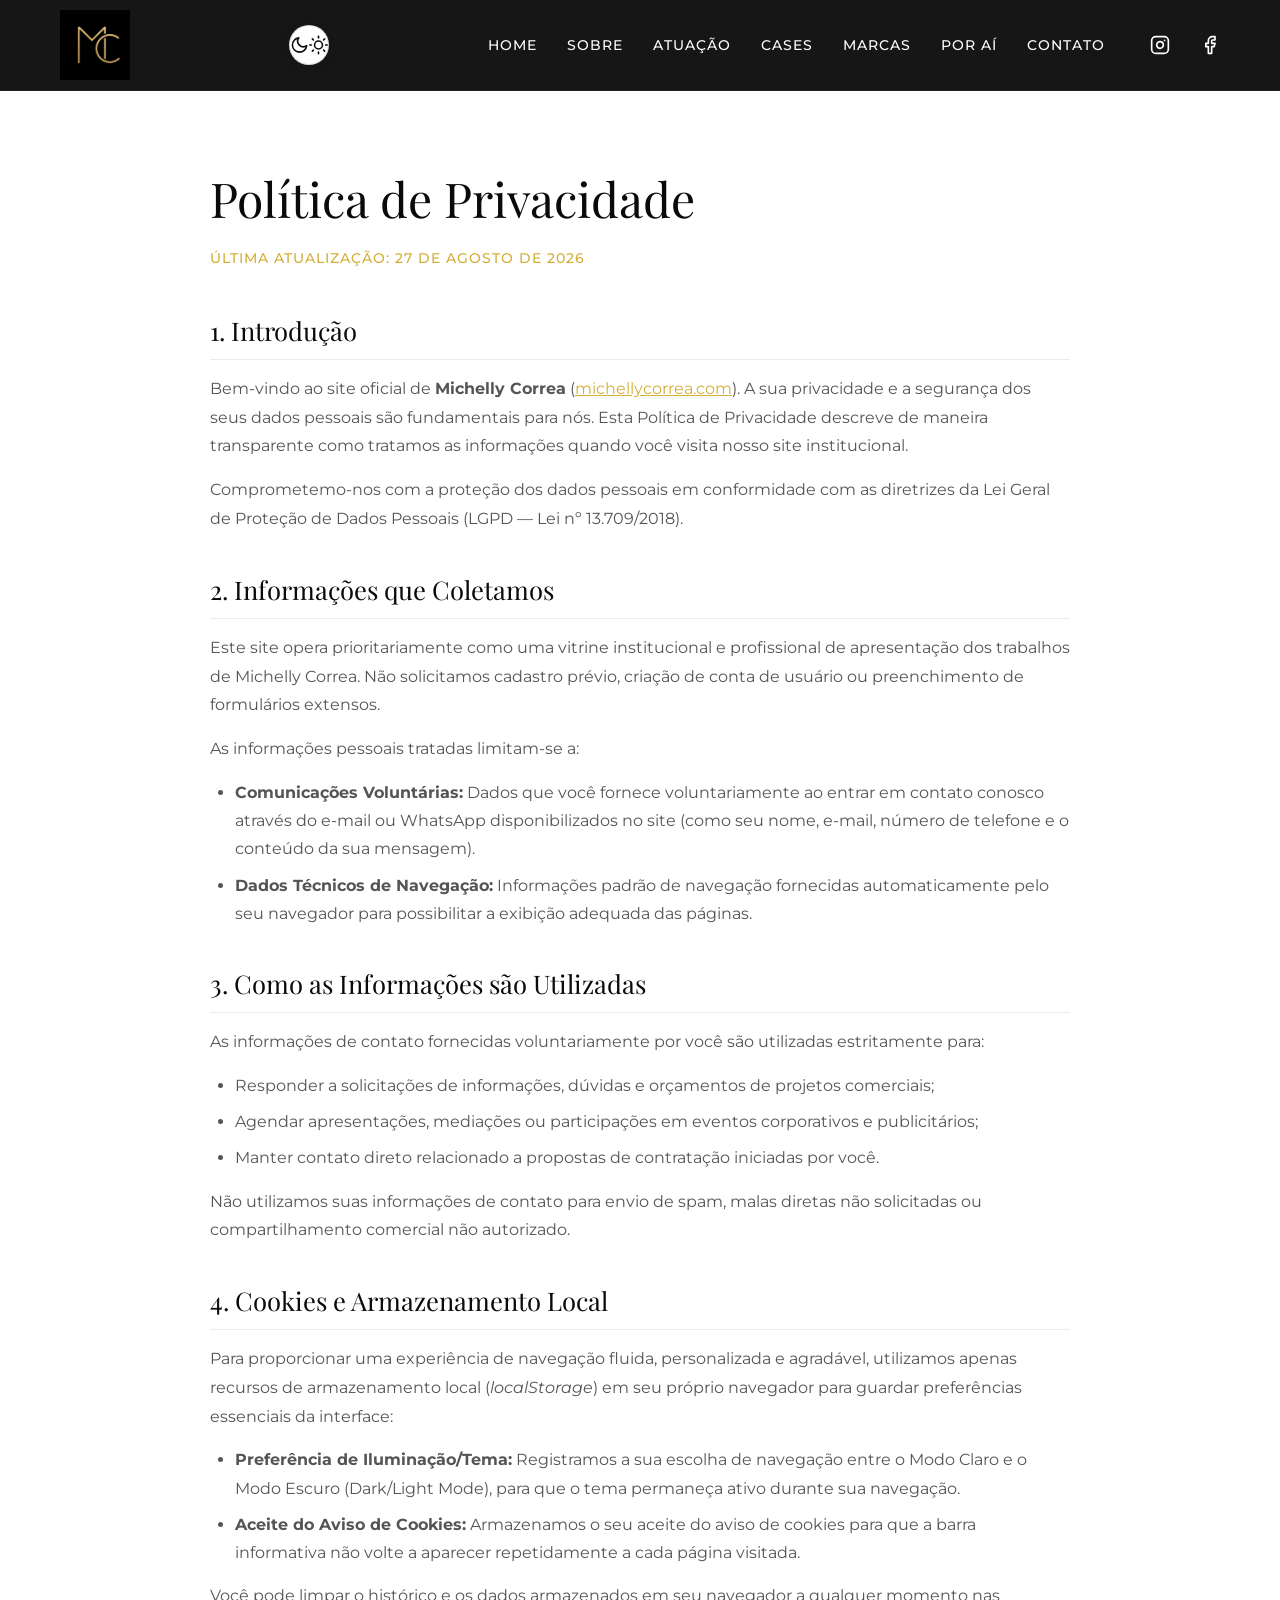
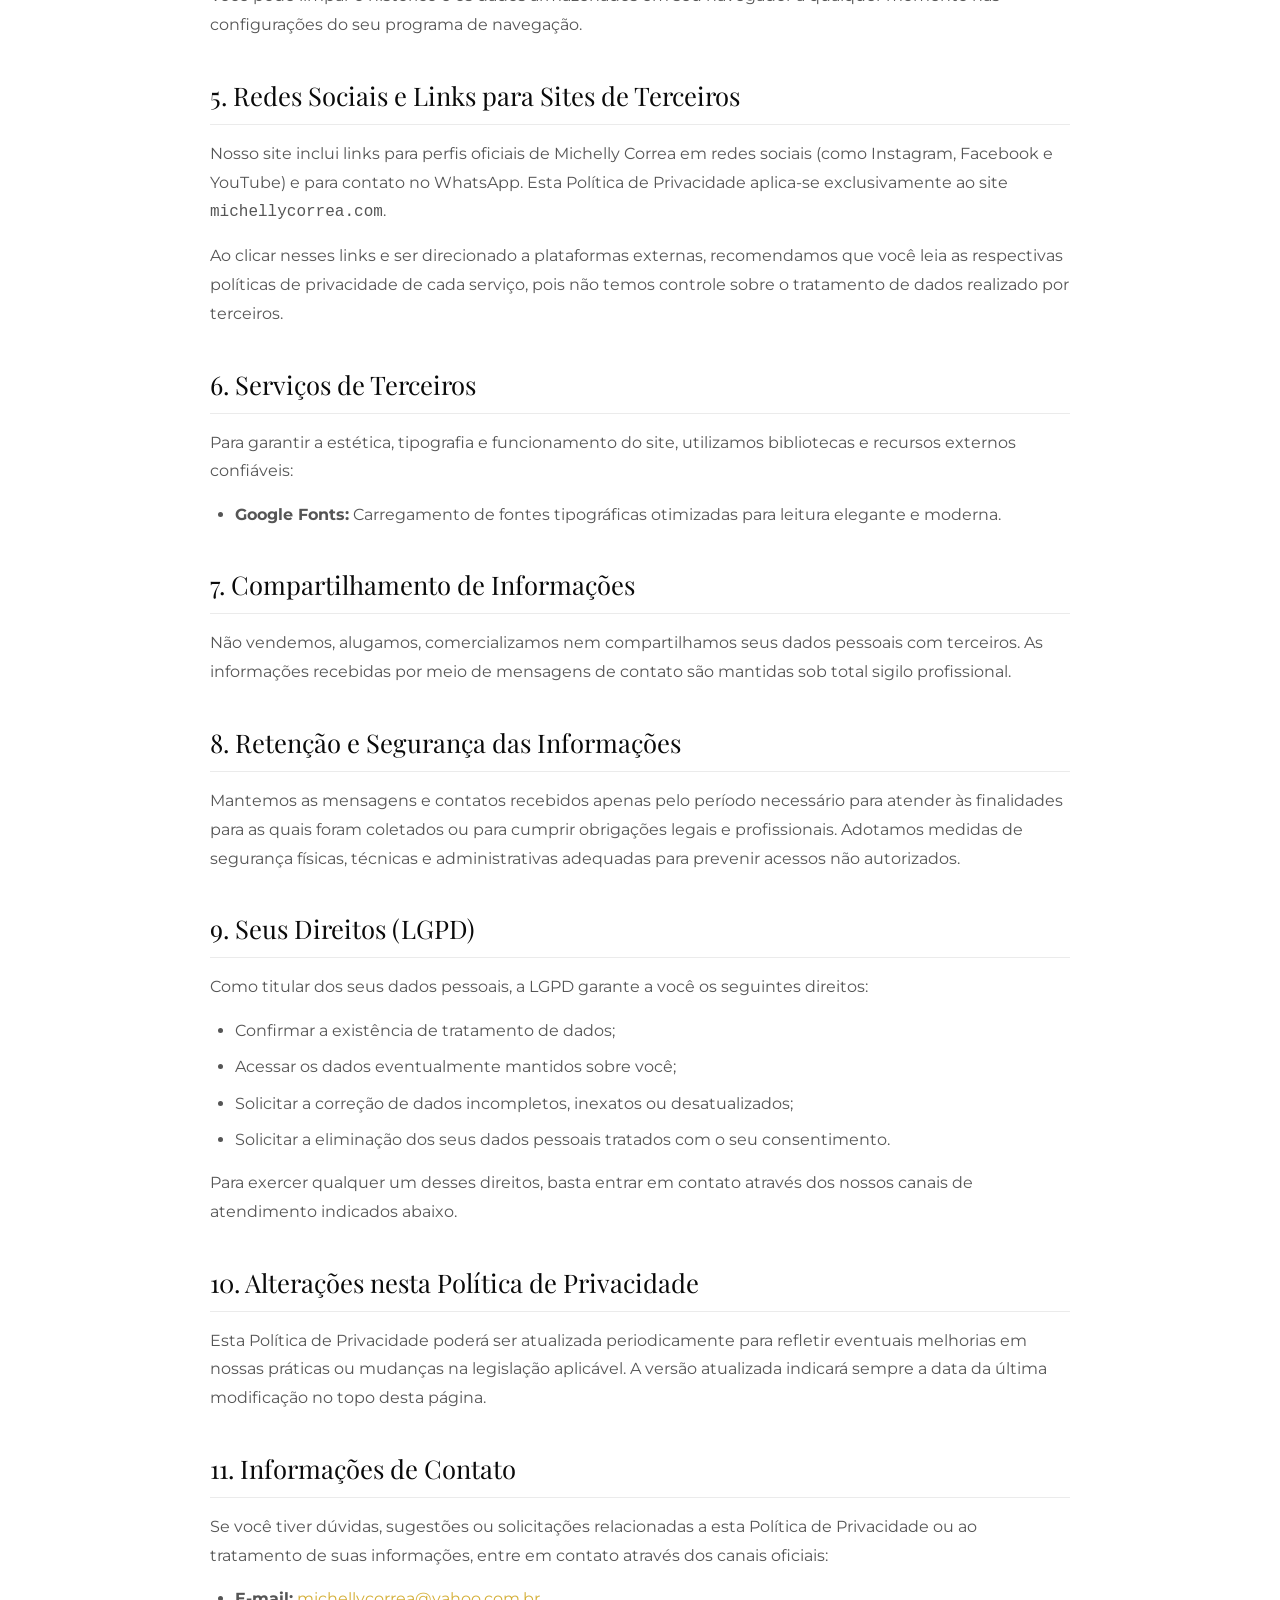
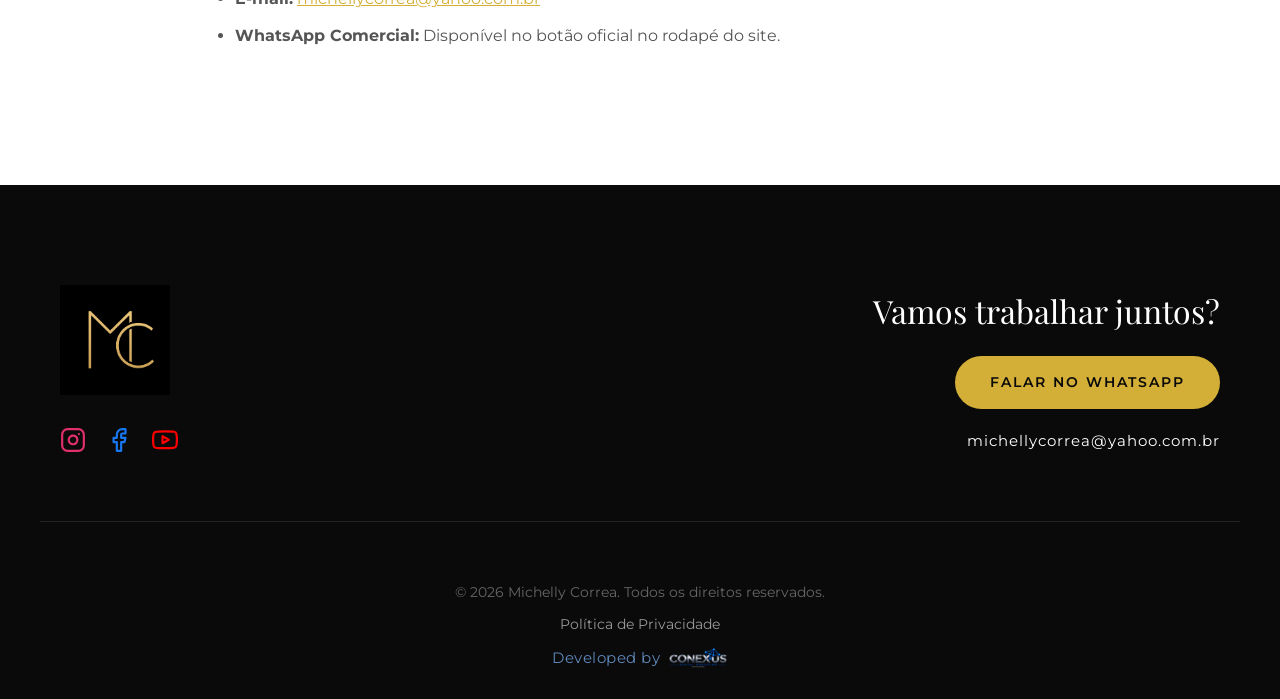
==== politica-de-privacidade/index.html @ ca7cf5ed "feat: atualizacoes institucionais Michelly Correa - grafia, hero, sobre, atuacao e info bar" ====
<!DOCTYPE html>
<html lang="pt-BR">
<head>
    <meta charset="UTF-8">
    <meta name="viewport" content="width=device-width, initial-scale=1.0">
    <meta name="description" content="Política de Privacidade do site oficial de Michelly Correa. Saiba como suas informações e privacidade são tratadas e protegidas.">
    <meta name="robots" content="index, follow">
    <link rel="canonical" href="https://www.michellycorrea.com/politica-de-privacidade/">
    
    <title>Política de Privacidade | Michelly Correa</title>
    
    <!-- Favicon -->
    <link rel="apple-touch-icon" sizes="180x180" href="../apple-touch-icon.png">
    <link rel="icon" type="image/png" sizes="32x32" href="../favicon-32x32.png">
    <link rel="icon" type="image/png" sizes="16x16" href="../favicon-16x16.png">
    <link rel="icon" type="image/png" href="../img/Monograma.MC.png">
    
    <!-- Open Graph / Facebook -->
    <meta property="og:type" content="website">
    <meta property="og:url" content="https://www.michellycorrea.com/politica-de-privacidade/">
    <meta property="og:title" content="Política de Privacidade | Michelly Correa">
    <meta property="og:description" content="Política de Privacidade do site oficial de Michelly Correa. Transparência e respeito à sua privacidade.">
    <meta property="og:image" content="https://www.michellycorrea.com/img/my%202.jpg.jpeg">
    <meta property="og:locale" content="pt_BR">
    
    <!-- Google Fonts -->
    <link rel="preconnect" href="https://fonts.googleapis.com">
    <link rel="preconnect" href="https://fonts.gstatic.com" crossorigin>
    <link href="https://fonts.googleapis.com/css2?family=Montserrat:wght@300;400;500;600&family=Playfair+Display:ital,wght@0,400;0,600;1,400&display=swap" rel="stylesheet">
    
    <link rel="stylesheet" href="../style.css">

    <!-- Anti-Flash Early Theme Detection Script -->
    <script>
        (function() {
            try {
                var savedTheme = localStorage.getItem('theme');
                var theme = savedTheme ? savedTheme : (window.matchMedia('(prefers-color-scheme: dark)').matches ? 'dark' : 'light');
                document.documentElement.setAttribute('data-theme', theme);
            } catch(e) {
                document.documentElement.setAttribute('data-theme', 'light');
            }
        })();
    </script>
</head>
<body>

    <!-- Header / Navigation -->
    <header class="header">
        <div class="container header-container">
            <div class="logo">
                <a href="/">
                    <img src="../img/Monograma.MC.png" alt="Michelly Correa Logo" class="nav-logo">
                </a>
            </div>

            <div class="header-controls">
                <button id="theme-toggle" class="theme-toggle" aria-label="Ativar modo escuro" type="button">
                    <!-- Moon Icon (Light Mode state -> click to turn lights OFF / dark) -->
                    <svg class="theme-icon moon-icon" xmlns="http://www.w3.org/2000/svg" width="20" height="20" viewBox="0 0 24 24" fill="none" stroke="currentColor" stroke-width="2" stroke-linecap="round" stroke-linejoin="round">
                        <path d="M21 12.79A9 9 0 1 1 11.21 3 7 7 0 0 0 21 12.79z"></path>
                    </svg>
                    <!-- Sun Icon (Dark Mode state -> click to turn lights ON / light) -->
                    <svg class="theme-icon sun-icon" xmlns="http://www.w3.org/2000/svg" width="20" height="20" viewBox="0 0 24 24" fill="none" stroke="currentColor" stroke-width="2" stroke-linecap="round" stroke-linejoin="round">
                        <circle cx="12" cy="12" r="5"></circle>
                        <line x1="12" y1="1" x2="12" y2="3"></line>
                        <line x1="12" y1="21" x2="12" y2="23"></line>
                        <line x1="4.22" y1="4.22" x2="5.64" y2="5.64"></line>
                        <line x1="18.36" y1="18.36" x2="19.78" y2="19.78"></line>
                        <line x1="1" y1="12" x2="3" y2="12"></line>
                        <line x1="21" y1="12" x2="23" y2="12"></line>
                        <line x1="4.22" y1="19.78" x2="5.64" y2="18.36"></line>
                        <line x1="18.36" y1="5.64" x2="19.78" y2="4.22"></line>
                    </svg>
                </button>

                <div class="hamburger" id="hamburger-menu">
                    <span></span>
                    <span></span>
                    <span></span>
                </div>
            </div>

            <nav class="nav-menu" id="nav-menu">
                <ul>
                    <li><a href="/">HOME</a></li>
                    <li><a href="/#sobre">SOBRE</a></li>
                    <li><a href="/#atuacao">ATUAÇÃO</a></li>
                    <li><a href="/#cases">CASES</a></li>
                    <li><a href="/#marcas">MARCAS</a></li>
                    <li><a href="/#por-ai">POR AÍ</a></li>
                    <li><a href="/#contato">CONTATO</a></li>
                    <li class="nav-social" style="margin-left: 15px;">
                        <a href="https://www.instagram.com/mymicorrea/" target="_blank" aria-label="Instagram">
                            <svg xmlns="http://www.w3.org/2000/svg" width="20" height="20" viewBox="0 0 24 24" fill="none" stroke="currentColor" stroke-width="2" stroke-linecap="round" stroke-linejoin="round"><rect x="2" y="2" width="20" height="20" rx="5" ry="5"></rect><path d="M16 11.37A4 4 0 1 1 12.63 8 4 4 0 0 1 16 11.37z"></path><line x1="17.5" y1="6.5" x2="17.51" y2="6.5"></line></svg>
                        </a>
                    </li>
                    <li class="nav-social">
                        <a href="https://www.facebook.com/MymiCorrea/" target="_blank" aria-label="Facebook">
                            <svg xmlns="http://www.w3.org/2000/svg" width="20" height="20" viewBox="0 0 24 24" fill="none" stroke="currentColor" stroke-width="2" stroke-linecap="round" stroke-linejoin="round"><path d="M18 2h-3a5 5 0 0 0-5 5v3H7v4h3v8h4v-8h3l1-4h-4V7a1 1 0 0 1 1-1h3z"></path></svg>
                        </a>
                    </li>
                </ul>
            </nav>
        </div>
    </header>

    <!-- Main Content / Privacy Policy Section -->
    <main class="policy-section">
        <div class="container policy-content">
            <h1>Política de Privacidade</h1>
            <p class="policy-last-updated">Última atualização: 27 de agosto de 2026</p>

            <div class="policy-block">
                <h2>1. Introdução</h2>
                <p>Bem-vindo ao site oficial de <strong>Michelly Correa</strong> (<a href="https://www.michellycorrea.com">michellycorrea.com</a>). A sua privacidade e a segurança dos seus dados pessoais são fundamentais para nós. Esta Política de Privacidade descreve de maneira transparente como tratamos as informações quando você visita nosso site institucional.</p>
                <p>Comprometemo-nos com a proteção dos dados pessoais em conformidade com as diretrizes da Lei Geral de Proteção de Dados Pessoais (LGPD — Lei nº 13.709/2018).</p>
            </div>

            <div class="policy-block">
                <h2>2. Informações que Coletamos</h2>
                <p>Este site opera prioritariamente como uma vitrine institucional e profissional de apresentação dos trabalhos de Michelly Correa. Não solicitamos cadastro prévio, criação de conta de usuário ou preenchimento de formulários extensos.</p>
                <p>As informações pessoais tratadas limitam-se a:</p>
                <ul>
                    <li><strong>Comunicações Voluntárias:</strong> Dados que você fornece voluntariamente ao entrar em contato conosco através do e-mail ou WhatsApp disponibilizados no site (como seu nome, e-mail, número de telefone e o conteúdo da sua mensagem).</li>
                    <li><strong>Dados Técnicos de Navegação:</strong> Informações padrão de navegação fornecidas automaticamente pelo seu navegador para possibilitar a exibição adequada das páginas.</li>
                </ul>
            </div>

            <div class="policy-block">
                <h2>3. Como as Informações são Utilizadas</h2>
                <p>As informações de contato fornecidas voluntariamente por você são utilizadas estritamente para:</p>
                <ul>
                    <li>Responder a solicitações de informações, dúvidas e orçamentos de projetos comerciais;</li>
                    <li>Agendar apresentações, mediações ou participações em eventos corporativos e publicitários;</li>
                    <li>Manter contato direto relacionado a propostas de contratação iniciadas por você.</li>
                </ul>
                <p>Não utilizamos suas informações de contato para envio de spam, malas diretas não solicitadas ou compartilhamento comercial não autorizado.</p>
            </div>

            <div class="policy-block">
                <h2>4. Cookies e Armazenamento Local</h2>
                <p>Para proporcionar uma experiência de navegação fluida, personalizada e agradável, utilizamos apenas recursos de armazenamento local (<em>localStorage</em>) em seu próprio navegador para guardar preferências essenciais da interface:</p>
                <ul>
                    <li><strong>Preferência de Iluminação/Tema:</strong> Registramos a sua escolha de navegação entre o Modo Claro e o Modo Escuro (Dark/Light Mode), para que o tema permaneça ativo durante sua navegação.</li>
                    <li><strong>Aceite do Aviso de Cookies:</strong> Armazenamos o seu aceite do aviso de cookies para que a barra informativa não volte a aparecer repetidamente a cada página visitada.</li>
                </ul>
                <p>Você pode limpar o histórico e os dados armazenados em seu navegador a qualquer momento nas configurações do seu programa de navegação.</p>
            </div>

            <div class="policy-block">
                <h2>5. Redes Sociais e Links para Sites de Terceiros</h2>
                <p>Nosso site inclui links para perfis oficiais de Michelly Correa em redes sociais (como Instagram, Facebook e YouTube) e para contato no WhatsApp. Esta Política de Privacidade aplica-se exclusivamente ao site <code>michellycorrea.com</code>.</p>
                <p>Ao clicar nesses links e ser direcionado a plataformas externas, recomendamos que você leia as respectivas políticas de privacidade de cada serviço, pois não temos controle sobre o tratamento de dados realizado por terceiros.</p>
            </div>

            <div class="policy-block">
                <h2>6. Serviços de Terceiros</h2>
                <p>Para garantir a estética, tipografia e funcionamento do site, utilizamos bibliotecas e recursos externos confiáveis:</p>
                <ul>
                    <li><strong>Google Fonts:</strong> Carregamento de fontes tipográficas otimizadas para leitura elegante e moderna.</li>
                </ul>
            </div>

            <div class="policy-block">
                <h2>7. Compartilhamento de Informações</h2>
                <p>Não vendemos, alugamos, comercializamos nem compartilhamos seus dados pessoais com terceiros. As informações recebidas por meio de mensagens de contato são mantidas sob total sigilo profissional.</p>
            </div>

            <div class="policy-block">
                <h2>8. Retenção e Segurança das Informações</h2>
                <p>Mantemos as mensagens e contatos recebidos apenas pelo período necessário para atender às finalidades para as quais foram coletados ou para cumprir obrigações legais e profissionais. Adotamos medidas de segurança físicas, técnicas e administrativas adequadas para prevenir acessos não autorizados.</p>
            </div>

            <div class="policy-block">
                <h2>9. Seus Direitos (LGPD)</h2>
                <p>Como titular dos seus dados pessoais, a LGPD garante a você os seguintes direitos:</p>
                <ul>
                    <li>Confirmar a existência de tratamento de dados;</li>
                    <li>Acessar os dados eventualmente mantidos sobre você;</li>
                    <li>Solicitar a correção de dados incompletos, inexatos ou desatualizados;</li>
                    <li>Solicitar a eliminação dos seus dados pessoais tratados com o seu consentimento.</li>
                </ul>
                <p>Para exercer qualquer um desses direitos, basta entrar em contato através dos nossos canais de atendimento indicados abaixo.</p>
            </div>

            <div class="policy-block">
                <h2>10. Alterações nesta Política de Privacidade</h2>
                <p>Esta Política de Privacidade poderá ser atualizada periodicamente para refletir eventuais melhorias em nossas práticas ou mudanças na legislação aplicável. A versão atualizada indicará sempre a data da última modificação no topo desta página.</p>
            </div>

            <div class="policy-block">
                <h2>11. Informações de Contato</h2>
                <p>Se você tiver dúvidas, sugestões ou solicitações relacionadas a esta Política de Privacidade ou ao tratamento de suas informações, entre em contato através dos canais oficiais:</p>
                <ul>
                    <li><strong>E-mail:</strong> <a href="mailto:michellycorrea@yahoo.com.br">michellycorrea@yahoo.com.br</a></li>
                    <li><strong>WhatsApp Comercial:</strong> Disponível no botão oficial no rodapé do site.</li>
                </ul>
            </div>
        </div>
    </main>

    <!-- Footer / Contato -->
    <footer id="contato" class="footer">
        <div class="container footer-container">
            <div class="footer-info">
                <img src="../img/Monograma.MC.png" alt="Logo" class="footer-logo">
                <div class="social-links">
                    <a href="https://www.instagram.com/mymicorrea/" target="_blank" aria-label="Instagram" class="icon-instagram">
                        <svg xmlns="http://www.w3.org/2000/svg" width="26" height="26" viewBox="0 0 24 24" fill="none" stroke="currentColor" stroke-width="2" stroke-linecap="round" stroke-linejoin="round"><rect x="2" y="2" width="20" height="20" rx="5" ry="5"></rect><path d="M16 11.37A4 4 0 1 1 12.63 8 4 4 0 0 1 16 11.37z"></path><line x1="17.5" y1="6.5" x2="17.51" y2="6.5"></line></svg>
                    </a>
                    <a href="https://www.facebook.com/MymiCorrea/" target="_blank" aria-label="Facebook" class="icon-facebook">
                        <svg xmlns="http://www.w3.org/2000/svg" width="26" height="26" viewBox="0 0 24 24" fill="none" stroke="currentColor" stroke-width="2" stroke-linecap="round" stroke-linejoin="round"><path d="M18 2h-3a5 5 0 0 0-5 5v3H7v4h3v8h4v-8h3l1-4h-4V7a1 1 0 0 1 1-1h3z"></path></svg>
                    </a>
                    <a href="https://www.youtube.com/@MychelliCorrea" target="_blank" aria-label="YouTube" class="icon-youtube">
                        <svg xmlns="http://www.w3.org/2000/svg" width="26" height="26" viewBox="0 0 24 24" fill="none" stroke="currentColor" stroke-width="2" stroke-linecap="round" stroke-linejoin="round"><path d="M22.54 6.42a2.78 2.78 0 0 0-1.94-2C18.88 4 12 4 12 4s-6.88 0-8.6.46a2.78 2.78 0 0 0-1.94 2A29 29 0 0 0 1 11.75a29 29 0 0 0 .46 5.33 2.78 2.78 0 0 0 1.94 2c1.72.46 8.6.46 8.6.46s6.88 0 8.6-.46a2.78 2.78 0 0 0 1.94-2 29 29 0 0 0 .46-5.33 29 29 0 0 0-.46-5.33z"></path><polygon points="9.75 15.02 15.5 11.75 9.75 8.48 9.75 15.02"></polygon></svg>
                    </a>
                </div>
            </div>
            <div class="footer-contact">
                <h3>Vamos trabalhar juntos?</h3>
                <a href="https://wa.me/554199715871?text=Ol%C3%A1%2C%20Michelly!%20Tudo%20bem%3F%20%F0%9F%98%8A%0AVim%20pelo%20seu%20site%20e%20gostaria%20de%20falar%20com%20voc%C3%AA%20sobre%20uma%20poss%C3%ADvel%20contrata%C3%A7%C3%A3o.%20Podemos%20conversar%3F" class="btn-primary" target="_blank">FALAR NO WHATSAPP</a>
                <a href="mailto:michellycorrea@yahoo.com.br?subject=Contato%20pelo%20Site&body=Ol%C3%A1%2C%20Michelly!%20Tudo%20bem%3F%20%F0%9F%98%8A%0A%0AVim%20pelo%20seu%20site%20e%20gostaria%20de%20falar%20com%20voc%C3%AA%20sobre%20uma%20poss%C3%ADvel%20contrata%C3%A7%C3%A3o.%20Podemos%20conversar%3F" class="footer-email">michellycorrea@yahoo.com.br</a>
            </div>
        </div>
        <div class="footer-bottom">
            <p>&copy; 2026 Michelly Correa. Todos os direitos reservados.</p>
            <p><a href="/politica-de-privacidade/" class="footer-legal-link">Política de Privacidade</a></p>
            <p class="developer-credits">Developed by <a href="https://www.conexus.press/" target="_blank" rel="noopener noreferrer"><img src="../img/conexus-logo.png" alt="CONEXUS" class="conexus-logo" height="20" style="height: 20px; width: auto; max-width: 90px; vertical-align: middle; display: inline-block;"></a></p>
        </div>
    </footer>

    <script>
        // Mobile Menu Logic
        const hamburger = document.getElementById('hamburger-menu');
        const navMenuObj = document.getElementById('nav-menu');
        const navLinks = document.querySelectorAll('.nav-menu a');

        hamburger.addEventListener('click', () => {
            hamburger.classList.toggle('active');
            navMenuObj.classList.toggle('active');
        });

        navLinks.forEach(link => {
            link.addEventListener('click', () => {
                hamburger.classList.remove('active');
                navMenuObj.classList.remove('active');
            });
        });

        // Dark / Light Theme Toggle Logic
        const themeToggleBtn = document.getElementById('theme-toggle');
        if (themeToggleBtn) {
            themeToggleBtn.addEventListener('click', function(e) {
                e.preventDefault();
                const isDark = document.documentElement.getAttribute('data-theme') === 'dark';
                const nextTheme = isDark ? 'light' : 'dark';
                document.documentElement.setAttribute('data-theme', nextTheme);
                try {
                    localStorage.setItem('theme', nextTheme);
                } catch (err) {}
            });
        }
    </script>
</body>
</html>
---- style.css ----
/* Base Styles and Reset */
* {
    margin: 0;
    padding: 0;
    box-sizing: border-box;
}

:root {
    /* Color Palette - Michelly Correa Brand */
    --preto-elegante: #0A0A0A;
    --dourado-champagne: #D4AF37;
    --nude-sofisticado: #EAD9C6;
    --off-white: #F8F5EF;
    --pure-white: #FFFFFF;
    --dark-grey: #1A1A1A;
    --light-grey: #F9F9F9;
    --text-color: #333333;
    
    /* Typography */
    --font-main: 'Montserrat', sans-serif;
    --font-heading: 'Playfair Display', serif;

    /* Semantic Theme Variables - Light Mode (Default) */
    --bg-primary: #FFFFFF;
    --bg-secondary: #F9F9F9;
    --bg-card: #FFFFFF;
    --bg-card-subtle: #F9F9F9;
    --text-primary: #0A0A0A;
    --text-body: #333333;
    --text-secondary: #555555;
    --text-muted: #666666;
    --border-color: #EAEAEA;
    --border-subtle: rgba(0, 0, 0, 0.08);
    --shadow-card: 0 10px 30px rgba(0, 0, 0, 0.03);
    --shadow-hover: 0 15px 40px rgba(0, 0, 0, 0.08);
    --about-img-shadow: -20px 20px 0px 0px #0A0A0A;
    --gallery-item-bg: #FCFCFC;
    
    /* Toggle Control Theme Variables */
    --toggle-bg: rgba(10, 10, 10, 0.6);
    --toggle-border: rgba(255, 255, 255, 0.2);
    --toggle-icon-color: #F8F5EF;
    --toggle-hover-border: var(--dourado-champagne);
    --toggle-shadow: 0 2px 10px rgba(0, 0, 0, 0.15);
}

[data-theme="dark"] {
    /* Semantic Theme Variables - Dark Mode */
    --bg-primary: #0C0C0C;
    --bg-secondary: #141414;
    --bg-card: #1A1A1A;
    --bg-card-subtle: #161616;
    --text-primary: #F8F5EF;
    --text-body: #E0E0E0;
    --text-secondary: #CCCCCC;
    --text-muted: #999999;
    --border-color: rgba(255, 255, 255, 0.1);
    --border-subtle: rgba(212, 175, 55, 0.15);
    --shadow-card: 0 10px 30px rgba(0, 0, 0, 0.4);
    --shadow-hover: 0 15px 40px rgba(212, 175, 55, 0.12);
    --about-img-shadow: -20px 20px 0px 0px var(--dourado-champagne);
    --gallery-item-bg: #161616;
    
    /* Toggle Control Theme Variables */
    --toggle-bg: rgba(255, 255, 255, 0.08);
    --toggle-border: rgba(212, 175, 55, 0.35);
    --toggle-icon-color: #D4AF37;
    --toggle-hover-border: #FFFFFF;
    --toggle-shadow: 0 2px 12px rgba(212, 175, 55, 0.2);
}

/* Global Theme Transitions */
body,
.header,
.about-section,
.services-section,
.cases-section,
.video-section,
.faq-section,
.gallery-section,
.service-card,
.case-card,
.faq-item,
.gallery-item,
.section-title,
.about-text p,
.service-title,
.service-desc,
.case-content h3,
.case-content p,
.faq-item summary,
.faq-item p,
.about-img {
    transition: background-color 0.4s ease, color 0.4s ease, border-color 0.4s ease, box-shadow 0.4s ease;
}

@media (prefers-reduced-motion: reduce) {
    body,
    .header,
    .about-section,
    .services-section,
    .cases-section,
    .video-section,
    .faq-section,
    .gallery-section,
    .service-card,
    .case-card,
    .faq-item,
    .gallery-item,
    .section-title,
    .about-text p,
    .service-title,
    .service-desc,
    .case-content h3,
    .case-content p,
    .faq-item summary,
    .faq-item p,
    .about-img,
    .theme-toggle,
    .theme-icon {
        transition: none !important;
        animation: none !important;
    }
}

html {
    scroll-behavior: smooth;
}

body {
    font-family: var(--font-main);
    color: var(--text-body);
    background-color: var(--bg-primary);
    line-height: 1.6;
}

.container {
    max-width: 1200px;
    margin: 0 auto;
    padding: 0 20px;
}

/* Typography Overrides */
.section-subtitle {
    font-family: var(--font-main);
    font-size: 0.8rem;
    letter-spacing: 3px;
    text-transform: uppercase;
    color: var(--dourado-champagne);
    margin-bottom: 15px;
}

.section-title {
    font-family: var(--font-heading);
    font-size: 3rem;
    font-weight: 400;
    color: var(--text-primary);
    margin-bottom: 40px;
}

/* Header */
.header {
    position: fixed;
    top: 0;
    width: 100%;
    background-color: rgba(10, 10, 10, 0.95);
    backdrop-filter: blur(10px);
    z-index: 1000;
    border-bottom: 1px solid rgba(255, 255, 255, 0.05);
}

.header-container {
    display: flex;
    justify-content: space-between;
    align-items: center;
    height: 90px;
}

.nav-logo {
    height: 70px;
    width: auto;
    display: block;
}

.nav-menu ul {
    display: flex;
    list-style: none;
    gap: 30px;
}

.nav-menu a {
    text-decoration: none;
    color: var(--pure-white);
    font-size: 0.85rem;
    font-weight: 500;
    letter-spacing: 1px;
    transition: color 0.3s;
}

.nav-menu a:hover {
    color: var(--dourado-champagne);
}

.hamburger {
    display: none;
    flex-direction: column;
    gap: 6px;
    cursor: pointer;
    z-index: 1001;
}

.hamburger span {
    display: block;
    width: 30px;
    height: 3px;
    background-color: var(--pure-white);
    transition: all 0.3s ease;
}

.nav-social {
    display: flex;
    align-items: center;
}

.nav-social a {
    display: flex;
    align-items: center;
    color: var(--pure-white);
    transition: color 0.3s, transform 0.3s;
}

.nav-social a:hover {
    color: var(--dourado-champagne);
    transform: scale(1.1);
}

/* Header Controls & Theme Toggle Button */
.header-controls {
    display: flex;
    align-items: center;
    gap: 15px;
    z-index: 1002;
}

.theme-toggle {
    width: 40px;
    height: 40px;
    min-width: 40px;
    min-height: 40px;
    border-radius: 50%;
    display: inline-flex;
    align-items: center;
    justify-content: center;
    padding: 0;
    border: 1px solid rgba(0, 0, 0, 0.15);
    background: #FFFFFF;
    color: #0A0A0A;
    box-shadow: 0 2px 8px rgba(0, 0, 0, 0.10);
    cursor: pointer;
    appearance: none;
    -webkit-appearance: none;
    flex-shrink: 0;
}

.theme-toggle svg {
    width: 20px;
    height: 20px;
    display: block;
    pointer-events: none;
}

.theme-toggle:hover {
    transform: scale(1.05);
}

.theme-toggle:focus-visible {
    outline: 2px solid var(--dourado-champagne);
    outline-offset: 2px;
}

html[data-theme="dark"] .theme-toggle {
    background: #1A1A1A;
    border-color: var(--dourado-champagne);
    color: var(--dourado-champagne);
}

/* Hero Section */
.hero {
    position: relative;
    height: 100vh;
    display: flex;
    align-items: center;
    background: url('img/lifestyle parque.jpeg') center top/cover no-repeat;
    padding-top: 80px;
}

.hero-overlay {
    position: absolute;
    top: 0; left: 0; width: 100%; height: 100%;
    background: linear-gradient(rgba(10, 10, 10, 0.4), rgba(10, 10, 10, 0.8));
    z-index: 1;
}

.hero-content {
    position: relative;
    z-index: 2;
    color: var(--pure-white);
    width: 100%;
    text-align: left;
}

.hero-content h1 {
    font-family: var(--font-heading);
    font-size: 3.2rem;
    letter-spacing: 4px;
    margin-bottom: 10px;
    font-weight: 400;
}

.hero-content .subtitle {
    font-family: var(--font-heading);
    font-size: 1.3rem;
    color: var(--dourado-champagne);
    font-style: italic;
    margin-bottom: 25px;
}

.hero-content .hero-desc {
    font-size: 1.05rem;
    max-width: 700px;
    margin: 0;
    font-weight: 300;
    letter-spacing: 1px;
    line-height: 1.8;
}

/* WhatsApp Floating Button */
.whatsapp-float {
    position: fixed;
    bottom: 40px;
    right: 40px;
    background-color: #25d366;
    color: var(--pure-white);
    width: 60px;
    height: 60px;
    border-radius: 50%;
    display: flex;
    align-items: center;
    justify-content: center;
    box-shadow: 0 0 0 0 rgba(37, 211, 102, 0.7);
    z-index: 1000;
    animation: pulse-whatsapp 2s infinite;
}

@keyframes pulse-whatsapp {
    0% {
        transform: scale(1);
        box-shadow: 0 0 0 0 rgba(37, 211, 102, 0.7);
    }
    70% {
        transform: scale(1.05);
        box-shadow: 0 0 0 15px rgba(37, 211, 102, 0);
    }
    100% {
        transform: scale(1);
        box-shadow: 0 0 0 0 rgba(37, 211, 102, 0);
    }
}

.whatsapp-float:hover {
    animation: none;
    transform: scale(1.1);
}
.wa-icon {
    width: 35px;
    height: 35px;
    filter: brightness(0) invert(1);
}

/* Info Bar */
.info-bar {
    background-color: var(--preto-elegante);
    color: var(--dourado-champagne);
    padding: 20px 0;
    font-size: 0.85rem;
    letter-spacing: 2px;
}

.info-bar-content {
    display: flex;
    justify-content: space-around;
    align-items: center;
    flex-wrap: wrap;
    gap: 15px;
    text-align: center;
}

/* About Section */
.about-section {
    padding: 120px 0;
    background-color: var(--bg-primary);
}

.about-container {
    display: flex;
    align-items: center;
    justify-content: space-between;
    gap: 80px;
}

.about-text {
    flex: 1;
}

.about-text p {
    margin-bottom: 20px;
    font-size: 1.05rem;
    color: var(--text-secondary);
    line-height: 1.8;
    text-align: justify;
}

.about-image-wrapper {
    flex: 1;
    position: relative;
}

.about-img {
    width: 100%;
    height: auto;
    display: block;
    position: relative;
    z-index: 2;
    box-shadow: var(--about-img-shadow);
}

/* Services Section */
.services-section {
    padding: 120px 0;
    background-color: var(--bg-secondary);
}

.services-header {
    text-align: center;
    margin-bottom: 80px;
}

.services-grid {
    display: grid;
    grid-template-columns: repeat(auto-fit, minmax(300px, 1fr));
    gap: 30px;
}

.service-card {
    background: var(--bg-card);
    padding: 50px 40px;
    box-shadow: var(--shadow-card);
    border: 1px solid var(--border-subtle);
    transition: transform 0.4s ease, box-shadow 0.4s ease, border-color 0.4s ease, background-color 0.4s ease;
    border-top: 3px solid transparent;
    display: flex;
    flex-direction: column;
    border-radius: 4px;
}

.service-card:hover {
    transform: translateY(-10px);
    box-shadow: var(--shadow-hover);
    border-top: 3px solid var(--dourado-champagne);
}

.service-title {
    font-family: var(--font-heading);
    font-size: 1.6rem;
    font-weight: 400;
    color: var(--text-primary);
    margin-bottom: 20px;
}

.service-desc {
    color: var(--text-muted);
    margin-bottom: 30px;
    font-size: 0.95rem;
    line-height: 1.8;
    flex-grow: 1;
}

.service-link {
    display: inline-block;
    font-size: 0.8rem;
    font-weight: 600;
    letter-spacing: 1.5px;
    color: var(--dourado-champagne);
    text-decoration: none;
    transition: color 0.3s;
}
.service-link:hover {
    color: var(--text-primary);
}

/* Cases Section */
.cases-section {
    padding: 120px 0;
    background-color: var(--bg-primary);
}

.cases-grid {
    display: grid;
    grid-template-columns: repeat(auto-fit, minmax(400px, 1fr));
    gap: 40px;
}

.case-card {
    background: var(--bg-secondary);
    border-radius: 4px;
    overflow: hidden;
    box-shadow: var(--shadow-card);
    border: 1px solid var(--border-subtle);
    transition: background-color 0.4s ease, box-shadow 0.4s ease, border-color 0.4s ease;
}

.case-img-wrapper {
    width: 100%;
    aspect-ratio: 16 / 9;
    background: var(--bg-card);
    border-bottom: 1px solid var(--border-color);
}

.case-img {
    width: 100%;
    height: 100%;
    object-fit: cover;
}

.case-content {
    padding: 30px;
}

.case-content h3 {
    font-family: var(--font-heading);
    font-size: 1.6rem;
    color: var(--text-primary);
    margin-bottom: 15px;
}

.case-content p {
    color: var(--text-secondary);
    font-size: 0.95rem;
    line-height: 1.7;
}

/* Brands Section & Carousel */
.brands-section {
    padding: 100px 0;
    background-color: var(--preto-elegante);
    text-align: center;
}

.brands-section .section-title {
    color: var(--pure-white);
}

.carousel-container {
    overflow: hidden;
    white-space: nowrap;
    position: relative;
    width: 100%;
}

.carousel-container::before,
.carousel-container::after {
    content: "";
    position: absolute;
    top: 0;
    width: 150px;
    height: 100%;
    z-index: 2;
}

.carousel-container::before {
    left: 0;
    background: linear-gradient(to right, var(--preto-elegante) 0%, transparent 100%);
}

.carousel-container::after {
    right: 0;
    background: linear-gradient(to left, var(--preto-elegante) 0%, transparent 100%);
}

.carousel-track {
    display: inline-block;
    animation: scroll 25s linear infinite;
}

.logo-item {
    display: inline-block;
    width: 150px;
    height: 80px;
    object-fit: contain;
    margin: 0 40px;
    vertical-align: middle;
    filter: grayscale(100%) brightness(0.8) opacity(0.6);
    transition: filter 0.4s ease;
}

.logo-item:hover {
    filter: grayscale(0%) brightness(1) opacity(1);
}

@keyframes scroll {
    0% { transform: translateX(0); }
    100% { transform: translateX(-50%); }
}

/* Video Section */
.video-section {
    padding: 120px 0;
    background-color: var(--bg-primary);
    text-align: center;
}

.video-container {
    max-width: 900px;
    margin: 0 auto;
    border-radius: 8px;
    overflow: hidden;
    box-shadow: 0 20px 40px rgba(0,0,0,0.1);
    position: relative;
    background-color: #000;
}

.video-link {
    display: block;
    position: relative;
    text-decoration: none;
}

.video-thumbnail {
    width: 100%;
    height: 500px;
    object-fit: cover;
    opacity: 0.85;
    transition: opacity 0.3s;
    display: block;
}

.video-link:hover .video-thumbnail {
    opacity: 0.6;
}

.play-button {
    position: absolute;
    top: 50%;
    left: 50%;
    transform: translate(-50%, -50%);
    width: 80px;
    height: 80px;
    background-color: var(--dourado-champagne);
    border-radius: 50%;
    display: flex;
    align-items: center;
    justify-content: center;
    color: var(--preto-elegante);
    box-shadow: 0 4px 15px rgba(0,0,0,0.3);
    transition: transform 0.3s, background-color 0.3s;
}

.video-link:hover .play-button {
    transform: translate(-50%, -50%) scale(1.1);
    background-color: var(--pure-white);
}

/* FAQ Section */
.faq-section {
    padding: 120px 0;
    background-color: var(--bg-secondary);
}

.faq-accordion {
    max-width: 800px;
    margin: 0 auto;
}

.faq-item {
    background: var(--bg-card);
    margin-bottom: 15px;
    border-radius: 4px;
    box-shadow: var(--shadow-card);
    border: 1px solid var(--border-subtle);
    overflow: hidden;
    transition: background-color 0.4s ease, border-color 0.4s ease;
}

.faq-item summary {
    padding: 25px 30px;
    font-weight: 600;
    font-size: 1.1rem;
    color: var(--text-primary);
    cursor: pointer;
    list-style: none;
    position: relative;
    border-left: 3px solid transparent;
    transition: border-color 0.3s, color 0.3s;
}

.faq-item summary:hover {
    border-left: 3px solid var(--dourado-champagne);
}

.faq-item summary::after {
    content: "+";
    position: absolute;
    right: 30px;
    font-size: 1.5rem;
    color: var(--dourado-champagne);
}

.faq-item[open] summary::after {
    content: "-";
}

.faq-item p {
    padding: 0 30px 25px 30px;
    color: var(--text-muted);
    line-height: 1.7;
}

/* Gallery Section (Por Aí) */
.gallery-section {
    padding: 120px 0;
    background-color: var(--bg-primary);
}

.gallery-grid {
    display: grid;
    grid-template-columns: repeat(auto-fit, minmax(300px, 1fr));
    gap: 20px;
    margin-top: 50px;
}

.gallery-item {
    width: 100%;
    aspect-ratio: 1 / 1; /* Quadrado perfeito */
    object-fit: contain; /* Mostra a foto inteira sem cortar */
    border-radius: 8px;
    background-color: var(--gallery-item-bg);
    box-shadow: var(--shadow-card);
    border: 1px solid var(--border-subtle);
    transition: transform 0.4s, background-color 0.4s ease, box-shadow 0.4s ease;
}

.gallery-item:hover {
    transform: scale(1.03);
}

/* Footer / Contato */
.footer {
    background-color: var(--preto-elegante);
    color: var(--pure-white);
    padding: 100px 0 30px 0;
}

.footer-container {
    display: flex;
    justify-content: space-between;
    align-items: flex-start;
    gap: 60px;
    margin-bottom: 60px;
    border-bottom: 1px solid rgba(255,255,255,0.1);
    padding-bottom: 60px;
}

.footer-info {
    flex: 1;
    max-width: 400px;
}

.footer-logo {
    height: 110px;
    margin-bottom: 25px;
}

.footer-info p {
    color: #999;
    margin-bottom: 30px;
}

.social-links {
    display: flex;
    gap: 20px;
    align-items: center;
}

.social-links a {
    text-decoration: none;
    transition: transform 0.3s;
    display: inline-block;
}

.social-links a.icon-instagram {
    color: #E1306C;
}

.social-links a.icon-facebook {
    color: #1877F2;
}

.social-links a.icon-youtube {
    color: #FF0000;
}

.social-links a:hover {
    transform: scale(1.15); /* Efeito de dar um 'pulinho' ao passar o mouse */
}

.footer-contact {
    text-align: right;
}

.footer-contact h3 {
    font-family: var(--font-heading);
    font-size: 2rem;
    font-weight: 400;
    margin-bottom: 20px;
}

.btn-primary {
    display: inline-block;
    padding: 15px 35px;
    background-color: var(--dourado-champagne);
    color: var(--preto-elegante);
    text-decoration: none;
    font-weight: 600;
    letter-spacing: 2px;
    font-size: 0.9rem;
    border-radius: 30px; /* Bordas arredondadas */
    transition: background-color 0.3s, transform 0.3s;
}

.btn-primary:hover {
    background-color: #fff;
    transform: translateY(-2px);
}

.footer-email {
    display: block;
    margin-top: 20px;
    color: var(--pure-white);
    text-decoration: none;
    font-size: 0.95rem;
    letter-spacing: 1px;
    transition: color 0.3s;
}

.footer-email:hover {
    color: var(--dourado-champagne);
}

.footer-bottom {
    text-align: center;
    color: #666;
    font-size: 0.85rem;
    display: flex;
    flex-direction: column;
    gap: 10px;
}

.developer-credits {
    color: #6088ba;
    font-size: 0.95rem;
    letter-spacing: 0.5px;
    display: flex;
    align-items: center;
    justify-content: center;
    gap: 8px;
}

.developer-credits a {
    display: inline-flex;
    align-items: center;
    line-height: 1;
}

.developer-credits img,
.developer-credits .conexus-logo,
.conexus-logo {
    height: 20px !important;
    width: auto !important;
    max-width: 90px !important;
    vertical-align: middle;
    display: inline-block;
    transition: opacity 0.3s ease;
}

.developer-credits a:hover .conexus-logo,
.developer-credits .conexus-logo:hover {
    opacity: 0.8;
}

.footer-legal-link {
    color: #999;
    font-size: 0.85rem;
    text-decoration: none;
    transition: color 0.3s ease;
    display: inline-block;
}

.footer-legal-link:hover,
.footer-legal-link:focus-visible {
    color: var(--dourado-champagne);
    text-decoration: underline;
}

/* Privacy Policy Page Specific Styles */
.policy-section {
    padding: 160px 0 100px 0;
    background-color: var(--bg-primary);
    min-height: 80vh;
    transition: background-color 0.4s ease, color 0.4s ease;
}

.policy-content {
    max-width: 900px;
    margin: 0 auto;
}

.policy-content h1 {
    font-family: var(--font-heading);
    font-size: 3rem;
    color: var(--text-primary);
    margin-bottom: 10px;
    font-weight: 400;
}

.policy-last-updated {
    font-size: 0.9rem;
    color: var(--dourado-champagne);
    margin-bottom: 40px;
    letter-spacing: 1px;
    text-transform: uppercase;
    font-weight: 500;
}

.policy-block {
    margin-bottom: 35px;
}

.policy-block h2 {
    font-family: var(--font-heading);
    font-size: 1.6rem;
    color: var(--text-primary);
    margin-bottom: 15px;
    font-weight: 400;
    border-bottom: 1px solid var(--border-subtle);
    padding-bottom: 8px;
}

.policy-block p {
    color: var(--text-secondary);
    font-size: 1rem;
    line-height: 1.8;
    margin-bottom: 15px;
}

.policy-block ul {
    margin-left: 25px;
    margin-bottom: 15px;
    color: var(--text-secondary);
}

.policy-block li {
    font-size: 0.98rem;
    line-height: 1.8;
    margin-bottom: 8px;
}

.policy-block a {
    color: var(--dourado-champagne);
    text-decoration: underline;
    transition: color 0.3s ease;
}

.policy-block a:hover {
    color: var(--text-primary);
}

@media (max-width: 768px) {
    .policy-section {
        padding: 130px 0 60px 0;
    }
    .policy-content h1 {
        font-size: 2.2rem;
    }
    .policy-block h2 {
        font-size: 1.35rem;
    }
}

/* Responsive adjustments */
@media (max-width: 900px) {
    .about-container { flex-direction: column; }
    .hero-content h1 { font-size: 3rem; }
    .footer-container { flex-direction: column; text-align: center; align-items: center; }
    .footer-contact { text-align: center; }
    .social-links { justify-content: center; margin-top: 10px; }
    
    /* Remove hover requirement for mobile logos */
    .logo-item {
        filter: grayscale(0%) brightness(1) opacity(1);
    }
    
    /* Mobile Menu CSS */
    .hamburger {
        display: flex;
    }
    
    .nav-menu {
        position: fixed;
        top: 0;
        right: -100%;
        width: 100%;
        height: 100vh;
        background-color: rgba(10, 10, 10, 0.98);
        display: flex;
        align-items: center;
        justify-content: center;
        transition: right 0.4s ease;
    }
    
    .nav-menu ul {
        flex-direction: column;
        align-items: center;
        gap: 30px;
    }
    
    .nav-menu a {
        font-size: 1.2rem;
    }
    
    .nav-menu.active {
        right: 0;
    }
    
    /* Hamburger Animation */
    .hamburger.active span:nth-child(1) {
        transform: translateY(9px) rotate(45deg);
    }
    .hamburger.active span:nth-child(2) {
        opacity: 0;
    }
    .hamburger.active span:nth-child(3) {
        transform: translateY(-9px) rotate(-45deg);
    }
}

/* Lightbox Modal */
.lightbox {
    display: none;
    position: fixed;
    z-index: 9999;
    left: 0;
    top: 0;
    width: 100%;
    height: 100%;
    background-color: rgba(0, 0, 0, 0.9);
    align-items: center;
    justify-content: center;
    cursor: pointer;
}

.lightbox-content {
    max-width: 90%;
    max-height: 90%;
    border-radius: 8px;
    box-shadow: 0 0 20px rgba(0,0,0,0.5);
    animation: zoomIn 0.3s ease;
}

.lightbox-close {
    position: absolute;
    top: 20px;
    right: 35px;
    color: #f1f1f1;
    font-size: 40px;
    font-weight: bold;
    cursor: pointer;
    transition: 0.3s;
}

.lightbox-close:hover,
.lightbox-close:focus {
    color: #bbb;
    text-decoration: none;
    cursor: pointer;
}

@keyframes zoomIn {
    from {transform: scale(0.9)}
    to {transform: scale(1)}
}

/* Cookie Banner (LGPD) */
.cookie-banner {
    position: fixed;
    bottom: -200px; /* Escondido */
    left: 20px;
    width: calc(100% - 40px);
    max-width: 350px;
    background-color: rgba(10, 10, 10, 0.95);
    backdrop-filter: blur(10px);
    border: 1px solid rgba(212, 175, 55, 0.2);
    border-radius: 8px;
    color: var(--pure-white);
    padding: 20px;
    z-index: 10000;
    transition: bottom 0.6s cubic-bezier(0.16, 1, 0.3, 1);
    box-shadow: 0 10px 30px rgba(0,0,0,0.5);
}

.cookie-banner.show {
    bottom: 20px;
}

.cookie-content {
    display: flex;
    flex-direction: column;
    align-items: flex-start;
    gap: 15px;
}

.cookie-content p {
    font-size: 0.85rem;
    margin: 0;
    color: #ccc;
    line-height: 1.5;
}

.cookie-content button {
    width: 100%;
}
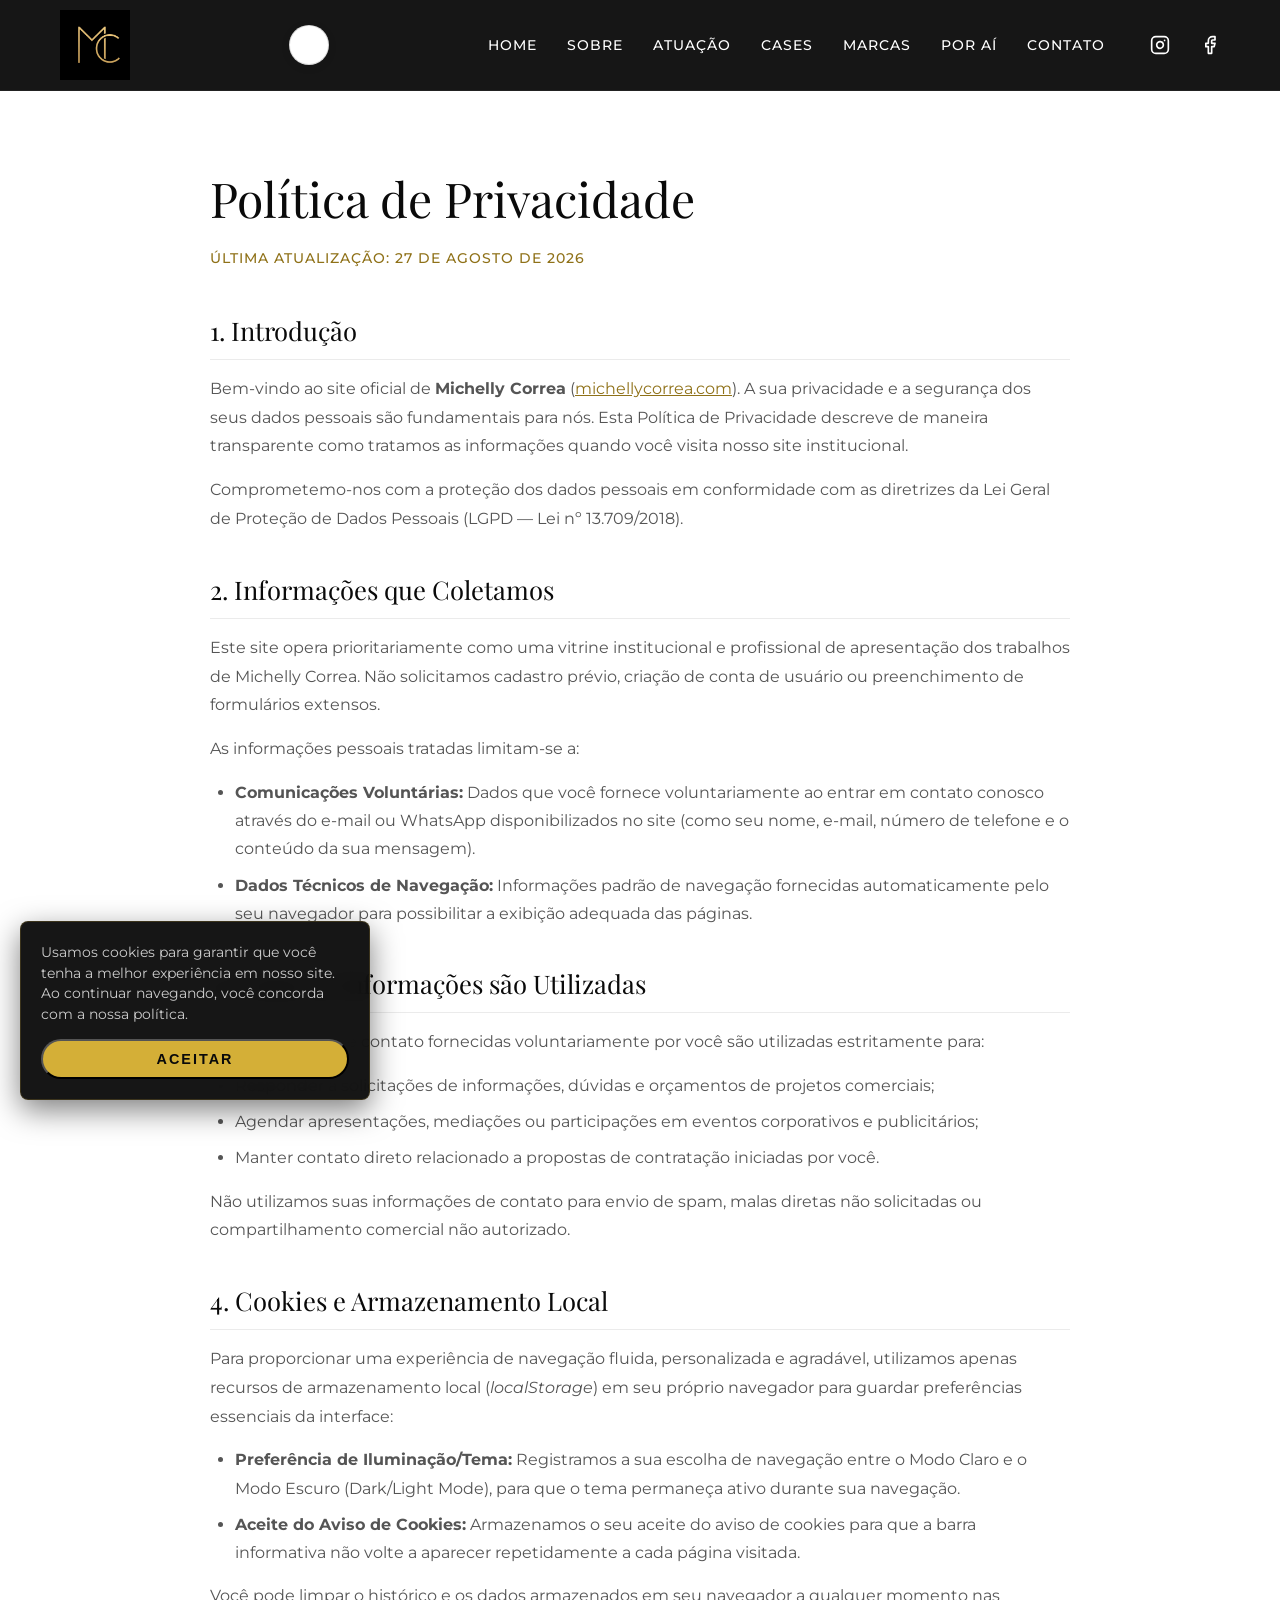
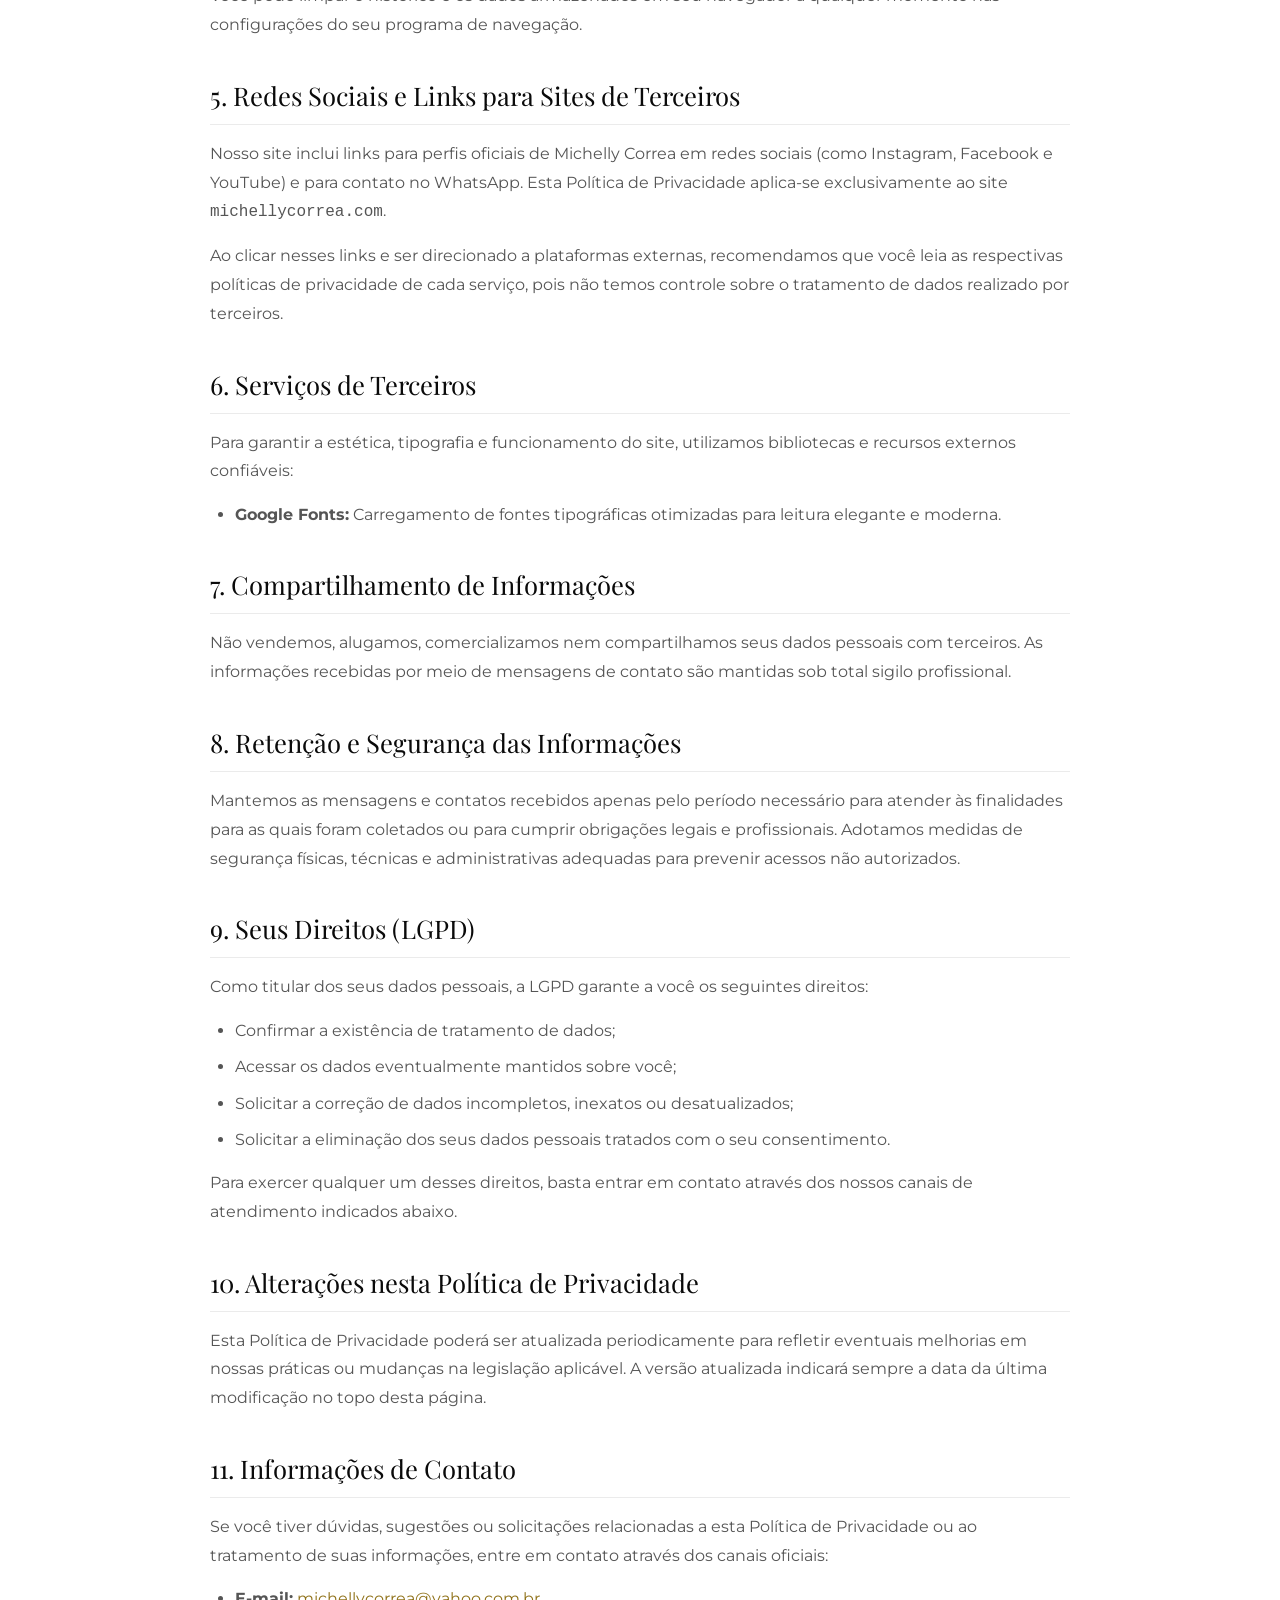
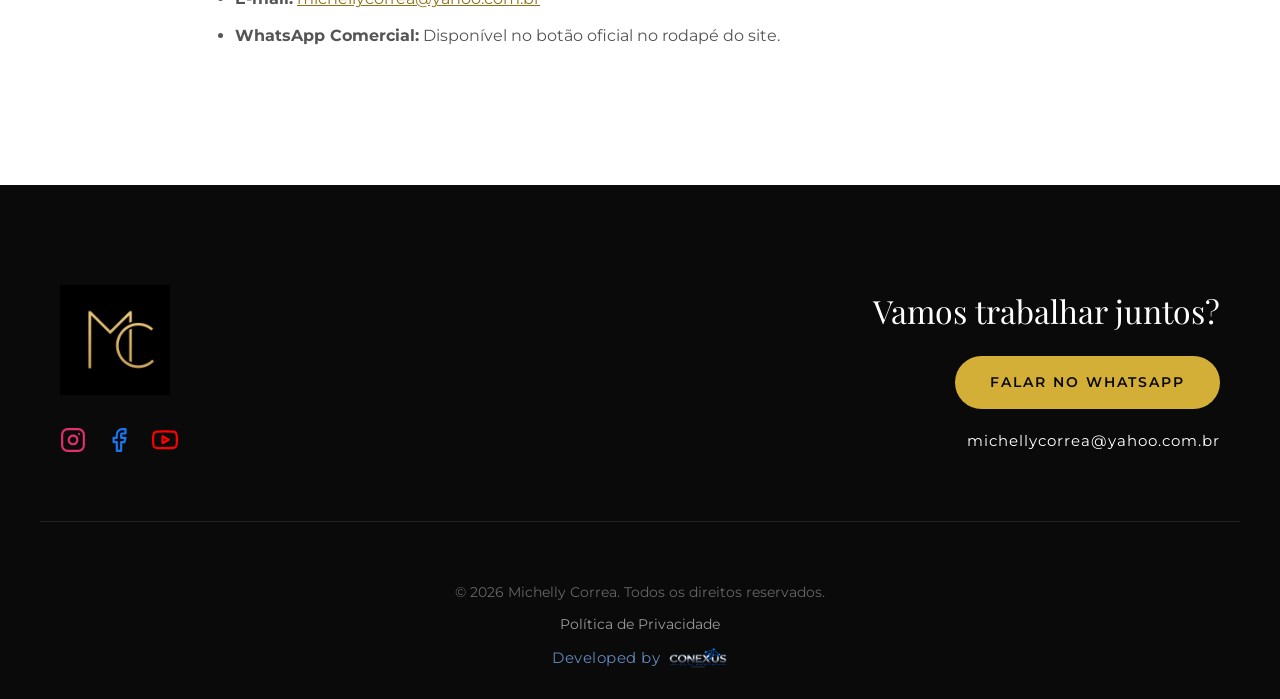
==== commit 7c9c87f2: "feat: otimizacoes tecnicas de SEO, acessibilidade, performance WebP e seguranca" ====
--- a/politica-de-privacidade/index.html
+++ b/politica-de-privacidade/index.html
@@ -9,18 +9,21 @@
     
     <title>Política de Privacidade | Michelly Correa</title>
     
-    <!-- Favicon -->
-    <link rel="apple-touch-icon" sizes="180x180" href="../apple-touch-icon.png">
+    <!-- Favicons -->
+    <link rel="icon" type="image/x-icon" href="../favicon.ico">
     <link rel="icon" type="image/png" sizes="32x32" href="../favicon-32x32.png">
     <link rel="icon" type="image/png" sizes="16x16" href="../favicon-16x16.png">
-    <link rel="icon" type="image/png" href="../img/Monograma.MC.png">
+    <link rel="apple-touch-icon" sizes="180x180" href="../apple-touch-icon.png">
     
     <!-- Open Graph / Facebook -->
     <meta property="og:type" content="website">
     <meta property="og:url" content="https://www.michellycorrea.com/politica-de-privacidade/">
+    <meta property="og:site_name" content="Michelly Correa">
     <meta property="og:title" content="Política de Privacidade | Michelly Correa">
     <meta property="og:description" content="Política de Privacidade do site oficial de Michelly Correa. Transparência e respeito à sua privacidade.">
-    <meta property="og:image" content="https://www.michellycorrea.com/img/my%202.jpg.jpeg">
+    <meta property="og:image" content="https://www.michellycorrea.com/img/og-michelly-correa.jpg">
+    <meta property="og:image:width" content="1200">
+    <meta property="og:image:height" content="630">
     <meta property="og:locale" content="pt_BR">
     
     <!-- Google Fonts -->
@@ -28,60 +31,204 @@
     <link rel="preconnect" href="https://fonts.gstatic.com" crossorigin>
     <link href="https://fonts.googleapis.com/css2?family=Montserrat:wght@300;400;500;600&family=Playfair+Display:ital,wght@0,400;0,600;1,400&display=swap" rel="stylesheet">
     
-    <link rel="stylesheet" href="../style.css">
+    <link rel="stylesheet" href="../style.css?v=4">
+
+    <!-- Critical Theme Toggle CSS -->
+    <style>
+        #theme-toggle {
+            width: 40px !important;
+            height: 40px !important;
+            min-width: 40px !important;
+            min-height: 40px !important;
+            max-width: 40px !important;
+            max-height: 40px !important;
+            padding: 0 !important;
+            margin: 0 !important;
+            border-radius: 50% !important;
+            display: inline-flex !important;
+            align-items: center !important;
+            justify-content: center !important;
+            flex: 0 0 40px !important;
+            line-height: 1 !important;
+            appearance: none !important;
+            -webkit-appearance: none !important;
+            overflow: hidden !important;
+            cursor: pointer;
+            background: #fff !important;
+            border: 1px solid rgba(0,0,0,.14) !important;
+            color: #0a0a0a !important;
+            box-shadow: 0 2px 8px rgba(0,0,0,.10);
+        }
+        #theme-toggle svg {
+            width: 20px !important;
+            height: 20px !important;
+            display: block !important;
+            flex: 0 0 20px !important;
+            pointer-events: none !important;
+        }
+        html[data-theme="dark"] #theme-toggle {
+            background: #1a1a1a !important;
+            border-color: #d4af37 !important;
+            color: #d4af37 !important;
+        }
+        .cookie-banner {
+            position: fixed;
+            bottom: -200px;
+            left: 20px;
+            width: calc(100% - 40px);
+            max-width: 350px;
+            background-color: rgba(10, 10, 10, 0.95);
+            backdrop-filter: blur(10px);
+            border: 1px solid rgba(212, 175, 55, 0.2);
+            border-radius: 8px;
+            color: #ffffff;
+            padding: 20px;
+            z-index: 10000;
+            transition: bottom 0.6s cubic-bezier(0.16, 1, 0.3, 1);
+            box-shadow: 0 10px 30px rgba(0,0,0,0.5);
+            font-family: 'Montserrat', sans-serif;
+        }
+        .cookie-banner.show { bottom: 20px; }
+        .cookie-content { display: flex; flex-direction: column; align-items: flex-start; gap: 15px; }
+        .cookie-content p { font-size: 0.85rem; margin: 0; color: #cccccc; line-height: 1.5; }
+        .cookie-content button { width: 100%; }
+    </style>
 
     <!-- Anti-Flash Early Theme Detection Script -->
-    <script>
-        (function() {
-            try {
-                var savedTheme = localStorage.getItem('theme');
-                var theme = savedTheme ? savedTheme : (window.matchMedia('(prefers-color-scheme: dark)').matches ? 'dark' : 'light');
-                document.documentElement.setAttribute('data-theme', theme);
-            } catch(e) {
-                document.documentElement.setAttribute('data-theme', 'light');
+        <script>
+        // Cookie Logic (LGPD)
+        const cookieBanner = document.getElementById('cookie-banner');
+        const acceptCookiesBtn = document.getElementById('accept-cookies');
+
+        if (cookieBanner && !localStorage.getItem('cookiesAccepted')) {
+            setTimeout(() => {
+                cookieBanner.classList.add('show');
+            }, 1000);
+        }
+
+        if (acceptCookiesBtn) {
+            acceptCookiesBtn.addEventListener('click', () => {
+                localStorage.setItem('cookiesAccepted', 'true');
+                if (cookieBanner) cookieBanner.classList.remove('show');
+            });
+        }
+
+        // Lightbox Logic com acessibilidade por teclado (ESC)
+        const lightbox = document.getElementById("gallery-lightbox");
+        const lightboxImg = document.getElementById("lightbox-img");
+        const galleryItems = document.querySelectorAll(".gallery-item");
+
+        galleryItems.forEach(item => {
+            item.style.cursor = "pointer";
+            item.setAttribute("tabindex", "0");
+            item.setAttribute("role", "button");
+            item.setAttribute("aria-label", "Ampliar foto da galeria");
+            
+            function openPhoto() {
+                if (lightbox && lightboxImg) {
+                    lightbox.style.display = "flex";
+                    // Se estiver em picture, pega o source ou o src do img
+                    lightboxImg.src = item.currentSrc || item.src;
+                    const closeBtn = document.getElementById("lightbox-close");
+                    if (closeBtn) closeBtn.focus();
+                }
             }
-        })();
+            
+            item.addEventListener("click", openPhoto);
+            item.addEventListener("keydown", function(e) {
+                if (e.key === "Enter" || e.key === " ") {
+                    e.preventDefault();
+                    openPhoto();
+                }
+            });
+        });
+
+        function closeLightbox() {
+            if (lightbox) lightbox.style.display = "none";
+        }
+
+        // Fechar lightbox via tecla ESC
+        document.addEventListener("keydown", function(e) {
+            if (e.key === "Escape" && lightbox && lightbox.style.display === "flex") {
+                closeLightbox();
+            }
+        });
+
+        // Mobile Menu Logic com aria-expanded
+        const hamburger = document.getElementById('hamburger-menu');
+        const navMenuObj = document.getElementById('nav-menu');
+        const navLinks = document.querySelectorAll('.nav-menu a');
+
+        if (hamburger && navMenuObj) {
+            hamburger.addEventListener('click', () => {
+                const isActive = hamburger.classList.toggle('active');
+                navMenuObj.classList.toggle('active');
+                hamburger.setAttribute('aria-expanded', isActive ? 'true' : 'false');
+            });
+
+            navLinks.forEach(link => {
+                link.addEventListener('click', () => {
+                    hamburger.classList.remove('active');
+                    navMenuObj.classList.remove('active');
+                    hamburger.setAttribute('aria-expanded', 'false');
+                });
+            });
+        }
+
+        // Dark / Light Theme Toggle Logic — one button, one SVG at a time
+        const themeToggleBtn = document.getElementById('theme-toggle');
+        const themeIcon = document.getElementById('theme-icon');
+
+        const moonSvg = '<path d="M21 12.79A9 9 0 1 1 11.21 3 7 7 0 0 0 21 12.79z" fill="none" stroke="currentColor" stroke-width="2" stroke-linecap="round" stroke-linejoin="round"></path>';
+        const sunSvg = '<circle cx="12" cy="12" r="4" fill="none" stroke="currentColor" stroke-width="2"></circle><path d="M12 2v2M12 20v2M4.93 4.93l1.41 1.41M17.66 17.66l1.41 1.41M2 12h2M20 12h2M4.93 19.07l1.41-1.41M17.66 6.34l1.41-1.41" fill="none" stroke="currentColor" stroke-width="2" stroke-linecap="round"></path>';
+
+        function syncThemeButton() {
+            if (!themeToggleBtn || !themeIcon) return;
+            const isDark = document.documentElement.getAttribute('data-theme') === 'dark';
+            themeIcon.innerHTML = isDark ? sunSvg : moonSvg;
+            themeToggleBtn.setAttribute('aria-label', isDark ? 'Ativar modo claro' : 'Ativar modo escuro');
+        }
+
+        syncThemeButton();
+
+        if (themeToggleBtn) {
+            themeToggleBtn.addEventListener('click', function () {
+                const isDark = document.documentElement.getAttribute('data-theme') === 'dark';
+                const nextTheme = isDark ? 'light' : 'dark';
+                document.documentElement.setAttribute('data-theme', nextTheme);
+                try { localStorage.setItem('theme', nextTheme); } catch (err) {}
+                syncThemeButton();
+            });
+        }
     </script>
 </head>
 <body>
+    <a href="#main-content" class="skip-link">Pular para o conteúdo principal</a>
 
     <!-- Header / Navigation -->
     <header class="header">
         <div class="container header-container">
             <div class="logo">
-                <a href="/">
-                    <img src="../img/Monograma.MC.png" alt="Michelly Correa Logo" class="nav-logo">
+                <a href="/" aria-label="Voltar para a página inicial">
+                    <picture>
+                        <source srcset="../img/monograma-mc.webp" type="image/webp">
+                        <img src="../img/Monograma.MC.png" alt="Michelly Correa Logo" class="nav-logo" width="70" height="70">
+                    </picture>
                 </a>
             </div>
 
             <div class="header-controls">
                 <button id="theme-toggle" class="theme-toggle" aria-label="Ativar modo escuro" type="button">
-                    <!-- Moon Icon (Light Mode state -> click to turn lights OFF / dark) -->
-                    <svg class="theme-icon moon-icon" xmlns="http://www.w3.org/2000/svg" width="20" height="20" viewBox="0 0 24 24" fill="none" stroke="currentColor" stroke-width="2" stroke-linecap="round" stroke-linejoin="round">
-                        <path d="M21 12.79A9 9 0 1 1 11.21 3 7 7 0 0 0 21 12.79z"></path>
-                    </svg>
-                    <!-- Sun Icon (Dark Mode state -> click to turn lights ON / light) -->
-                    <svg class="theme-icon sun-icon" xmlns="http://www.w3.org/2000/svg" width="20" height="20" viewBox="0 0 24 24" fill="none" stroke="currentColor" stroke-width="2" stroke-linecap="round" stroke-linejoin="round">
-                        <circle cx="12" cy="12" r="5"></circle>
-                        <line x1="12" y1="1" x2="12" y2="3"></line>
-                        <line x1="12" y1="21" x2="12" y2="23"></line>
-                        <line x1="4.22" y1="4.22" x2="5.64" y2="5.64"></line>
-                        <line x1="18.36" y1="18.36" x2="19.78" y2="19.78"></line>
-                        <line x1="1" y1="12" x2="3" y2="12"></line>
-                        <line x1="21" y1="12" x2="23" y2="12"></line>
-                        <line x1="4.22" y1="19.78" x2="5.64" y2="18.36"></line>
-                        <line x1="18.36" y1="5.64" x2="19.78" y2="4.22"></line>
-                    </svg>
+                    <svg id="theme-icon" class="theme-icon" aria-hidden="true" viewBox="0 0 24 24"></svg>
                 </button>
 
-                <div class="hamburger" id="hamburger-menu">
+                <button class="hamburger" id="hamburger-menu" type="button" aria-label="Abrir menu de navegação" aria-expanded="false" aria-controls="nav-menu">
                     <span></span>
                     <span></span>
                     <span></span>
-                </div>
-            </div>
-
-            <nav class="nav-menu" id="nav-menu">
+                </button>
+            </div>
+        <nav<nav class="nav-menu" id="nav-menu">
                 <ul>
                     <li><a href="/">HOME</a></li>
                     <li><a href="/#sobre">SOBRE</a></li>
@@ -91,12 +238,12 @@
                     <li><a href="/#por-ai">POR AÍ</a></li>
                     <li><a href="/#contato">CONTATO</a></li>
                     <li class="nav-social" style="margin-left: 15px;">
-                        <a href="https://www.instagram.com/mymicorrea/" target="_blank" aria-label="Instagram">
+                        <a href="https://www.instagram.com/mymicorrea/" target="_blank" rel="noopener noreferrer" aria-label="Instagram">
                             <svg xmlns="http://www.w3.org/2000/svg" width="20" height="20" viewBox="0 0 24 24" fill="none" stroke="currentColor" stroke-width="2" stroke-linecap="round" stroke-linejoin="round"><rect x="2" y="2" width="20" height="20" rx="5" ry="5"></rect><path d="M16 11.37A4 4 0 1 1 12.63 8 4 4 0 0 1 16 11.37z"></path><line x1="17.5" y1="6.5" x2="17.51" y2="6.5"></line></svg>
                         </a>
                     </li>
                     <li class="nav-social">
-                        <a href="https://www.facebook.com/MymiCorrea/" target="_blank" aria-label="Facebook">
+                        <a href="https://www.facebook.com/MymiCorrea/" target="_blank" rel="noopener noreferrer" aria-label="Facebook">
                             <svg xmlns="http://www.w3.org/2000/svg" width="20" height="20" viewBox="0 0 24 24" fill="none" stroke="currentColor" stroke-width="2" stroke-linecap="round" stroke-linejoin="round"><path d="M18 2h-3a5 5 0 0 0-5 5v3H7v4h3v8h4v-8h3l1-4h-4V7a1 1 0 0 1 1-1h3z"></path></svg>
                         </a>
                     </li>
@@ -106,7 +253,7 @@
     </header>
 
     <!-- Main Content / Privacy Policy Section -->
-    <main class="policy-section">
+    <main id="main-content" class="policy-section">
         <div class="container policy-content">
             <h1>Política de Privacidade</h1>
             <p class="policy-last-updated">Última atualização: 27 de agosto de 2026</p>
@@ -204,31 +351,47 @@
     <footer id="contato" class="footer">
         <div class="container footer-container">
             <div class="footer-info">
-                <img src="../img/Monograma.MC.png" alt="Logo" class="footer-logo">
+                <picture>
+                    <source srcset="../img/monograma-mc.webp" type="image/webp">
+                    <img src="../img/Monograma.MC.png" alt="Monograma Michelly Correa" class="footer-logo" width="110" height="110" loading="lazy" decoding="async">
+                </picture>
                 <div class="social-links">
-                    <a href="https://www.instagram.com/mymicorrea/" target="_blank" aria-label="Instagram" class="icon-instagram">
+                    <a href="https://www.instagram.com/mymicorrea/" target="_blank" rel="noopener noreferrer" aria-label="Instagram" class="icon-instagram">
                         <svg xmlns="http://www.w3.org/2000/svg" width="26" height="26" viewBox="0 0 24 24" fill="none" stroke="currentColor" stroke-width="2" stroke-linecap="round" stroke-linejoin="round"><rect x="2" y="2" width="20" height="20" rx="5" ry="5"></rect><path d="M16 11.37A4 4 0 1 1 12.63 8 4 4 0 0 1 16 11.37z"></path><line x1="17.5" y1="6.5" x2="17.51" y2="6.5"></line></svg>
                     </a>
-                    <a href="https://www.facebook.com/MymiCorrea/" target="_blank" aria-label="Facebook" class="icon-facebook">
+                    <a href="https://www.facebook.com/MymiCorrea/" target="_blank" rel="noopener noreferrer" aria-label="Facebook" class="icon-facebook">
                         <svg xmlns="http://www.w3.org/2000/svg" width="26" height="26" viewBox="0 0 24 24" fill="none" stroke="currentColor" stroke-width="2" stroke-linecap="round" stroke-linejoin="round"><path d="M18 2h-3a5 5 0 0 0-5 5v3H7v4h3v8h4v-8h3l1-4h-4V7a1 1 0 0 1 1-1h3z"></path></svg>
                     </a>
-                    <a href="https://www.youtube.com/@MychelliCorrea" target="_blank" aria-label="YouTube" class="icon-youtube">
+                    <a href="https://www.youtube.com/@MychelliCorrea" target="_blank" rel="noopener noreferrer" aria-label="YouTube" class="icon-youtube">
                         <svg xmlns="http://www.w3.org/2000/svg" width="26" height="26" viewBox="0 0 24 24" fill="none" stroke="currentColor" stroke-width="2" stroke-linecap="round" stroke-linejoin="round"><path d="M22.54 6.42a2.78 2.78 0 0 0-1.94-2C18.88 4 12 4 12 4s-6.88 0-8.6.46a2.78 2.78 0 0 0-1.94 2A29 29 0 0 0 1 11.75a29 29 0 0 0 .46 5.33 2.78 2.78 0 0 0 1.94 2c1.72.46 8.6.46 8.6.46s6.88 0 8.6-.46a2.78 2.78 0 0 0 1.94-2 29 29 0 0 0 .46-5.33 29 29 0 0 0-.46-5.33z"></path><polygon points="9.75 15.02 15.5 11.75 9.75 8.48 9.75 15.02"></polygon></svg>
                     </a>
                 </div>
             </div>
             <div class="footer-contact">
                 <h3>Vamos trabalhar juntos?</h3>
-                <a href="https://wa.me/554199715871?text=Ol%C3%A1%2C%20Michelly!%20Tudo%20bem%3F%20%F0%9F%98%8A%0AVim%20pelo%20seu%20site%20e%20gostaria%20de%20falar%20com%20voc%C3%AA%20sobre%20uma%20poss%C3%ADvel%20contrata%C3%A7%C3%A3o.%20Podemos%20conversar%3F" class="btn-primary" target="_blank">FALAR NO WHATSAPP</a>
+                <a href="https://wa.me/554199715871?text=Ol%C3%A1%2C%20Michelly!%20Tudo%20bem%3F%20%F0%9F%98%8A%0AVim%20pelo%20seu%20site%20e%20gostaria%20de%20falar%20com%20voc%C3%AA%20sobre%20uma%20poss%C3%ADvel%20contrata%C3%A7%C3%A3o.%20Podemos%20conversar%3F" class="btn-primary" target="_blank" rel="noopener noreferrer">FALAR NO WHATSAPP</a>
                 <a href="mailto:michellycorrea@yahoo.com.br?subject=Contato%20pelo%20Site&body=Ol%C3%A1%2C%20Michelly!%20Tudo%20bem%3F%20%F0%9F%98%8A%0A%0AVim%20pelo%20seu%20site%20e%20gostaria%20de%20falar%20com%20voc%C3%AA%20sobre%20uma%20poss%C3%ADvel%20contrata%C3%A7%C3%A3o.%20Podemos%20conversar%3F" class="footer-email">michellycorrea@yahoo.com.br</a>
             </div>
         </div>
         <div class="footer-bottom">
             <p>&copy; 2026 Michelly Correa. Todos os direitos reservados.</p>
             <p><a href="/politica-de-privacidade/" class="footer-legal-link">Política de Privacidade</a></p>
-            <p class="developer-credits">Developed by <a href="https://www.conexus.press/" target="_blank" rel="noopener noreferrer"><img src="../img/conexus-logo.png" alt="CONEXUS" class="conexus-logo" height="20" style="height: 20px; width: auto; max-width: 90px; vertical-align: middle; display: inline-block;"></a></p>
+            <p class="developer-credits">Developed by <a href="https://www.conexus.press/" target="_blank" rel="noopener noreferrer" rel="noopener noreferrer"><picture>
+                        <source srcset="../img/conexus-logo.webp" type="image/webp">
+                        <img src="../img/conexus-logo.png" alt="CONEXUS" class="conexus-logo" height="20" width="60" style="height: 20px; width: auto; max-width: 90px; vertical-align: middle; display: inline-block;" loading="lazy" decoding="async">
+                    </picture></a></p>
         </div>
     </footer>
+
+    <!-- Cookie Banner (LGPD) -->
+    <div id="cookie-banner" class="cookie-banner">
+        <div class="cookie-content">
+            <p>Usamos cookies para garantir que você tenha a melhor experiência em nosso site. Ao continuar navegando, você concorda com a nossa política.</p>
+            <button id="accept-cookies" class="btn-primary" style="padding: 10px 25px;">ACEITAR</button>
+        </div>
+    </div>
+
+
 
     <script>
         // Mobile Menu Logic
--- a/style.css
+++ b/style.css
@@ -5,10 +5,34 @@
     box-sizing: border-box;
 }
 
+/* Skip Link para acessibilidade por teclado */
+.skip-link {
+    position: absolute;
+    top: -100px;
+    left: 20px;
+    background: var(--dourado-champagne);
+    color: var(--preto-elegante);
+    padding: 12px 22px;
+    font-weight: 600;
+    font-size: 0.9rem;
+    letter-spacing: 1px;
+    z-index: 100000;
+    border-radius: 4px;
+    transition: top 0.3s ease;
+    text-decoration: none;
+    box-shadow: 0 4px 15px rgba(0,0,0,0.3);
+}
+
+.skip-link:focus {
+    top: 20px;
+    outline: 3px solid #FFFFFF;
+}
+
 :root {
     /* Color Palette - Michelly Correa Brand */
     --preto-elegante: #0A0A0A;
     --dourado-champagne: #D4AF37;
+    --dourado-text: #8F7118; /* Alto contraste para texto no Modo Claro (4.75:1 WCAG AA) */
     --nude-sofisticado: #EAD9C6;
     --off-white: #F8F5EF;
     --pure-white: #FFFFFF;
@@ -46,6 +70,7 @@
 
 [data-theme="dark"] {
     /* Semantic Theme Variables - Dark Mode */
+    --dourado-text: #D4AF37; /* Dourado brilhante sobre fundo escuro (8.5:1 WCAG AA) */
     --bg-primary: #0C0C0C;
     --bg-secondary: #141414;
     --bg-card: #1A1A1A;
@@ -146,7 +171,7 @@
     font-size: 0.8rem;
     letter-spacing: 3px;
     text-transform: uppercase;
-    color: var(--dourado-champagne);
+    color: var(--dourado-text);
     margin-bottom: 15px;
 }
 
@@ -207,6 +232,15 @@
     gap: 6px;
     cursor: pointer;
     z-index: 1001;
+    background: transparent;
+    border: none;
+    padding: 8px 4px;
+}
+
+.hamburger:focus-visible {
+    outline: 2px solid var(--dourado-champagne);
+    outline-offset: 4px;
+    border-radius: 4px;
 }
 
 .hamburger span {
@@ -290,7 +324,7 @@
     height: 100vh;
     display: flex;
     align-items: center;
-    background: url('img/lifestyle parque.jpeg') center top/cover no-repeat;
+    background: url('img/lifestyle-parque.webp') center top/cover no-repeat, url('img/lifestyle parque.jpeg') center top/cover no-repeat;
     padding-top: 80px;
 }
 
@@ -490,7 +524,7 @@
     font-size: 0.8rem;
     font-weight: 600;
     letter-spacing: 1.5px;
-    color: var(--dourado-champagne);
+    color: var(--dourado-text);
     text-decoration: none;
     transition: color 0.3s;
 }
@@ -712,7 +746,7 @@
     position: absolute;
     right: 30px;
     font-size: 1.5rem;
-    color: var(--dourado-champagne);
+    color: var(--dourado-text);
 }
 
 .faq-item[open] summary::after {
@@ -934,7 +968,7 @@
 
 .policy-last-updated {
     font-size: 0.9rem;
-    color: var(--dourado-champagne);
+    color: var(--dourado-text);
     margin-bottom: 40px;
     letter-spacing: 1px;
     text-transform: uppercase;
@@ -975,7 +1009,7 @@
 }
 
 .policy-block a {
-    color: var(--dourado-champagne);
+    color: var(--dourado-text);
     text-decoration: underline;
     transition: color 0.3s ease;
 }
@@ -1085,6 +1119,9 @@
     font-weight: bold;
     cursor: pointer;
     transition: 0.3s;
+    background: transparent;
+    border: none;
+    line-height: 1;
 }
 
 .lightbox-close:hover,
@@ -1092,6 +1129,12 @@
     color: #bbb;
     text-decoration: none;
     cursor: pointer;
+}
+
+.lightbox-close:focus-visible {
+    outline: 2px solid var(--dourado-champagne);
+    outline-offset: 4px;
+    border-radius: 4px;
 }
 
 @keyframes zoomIn {
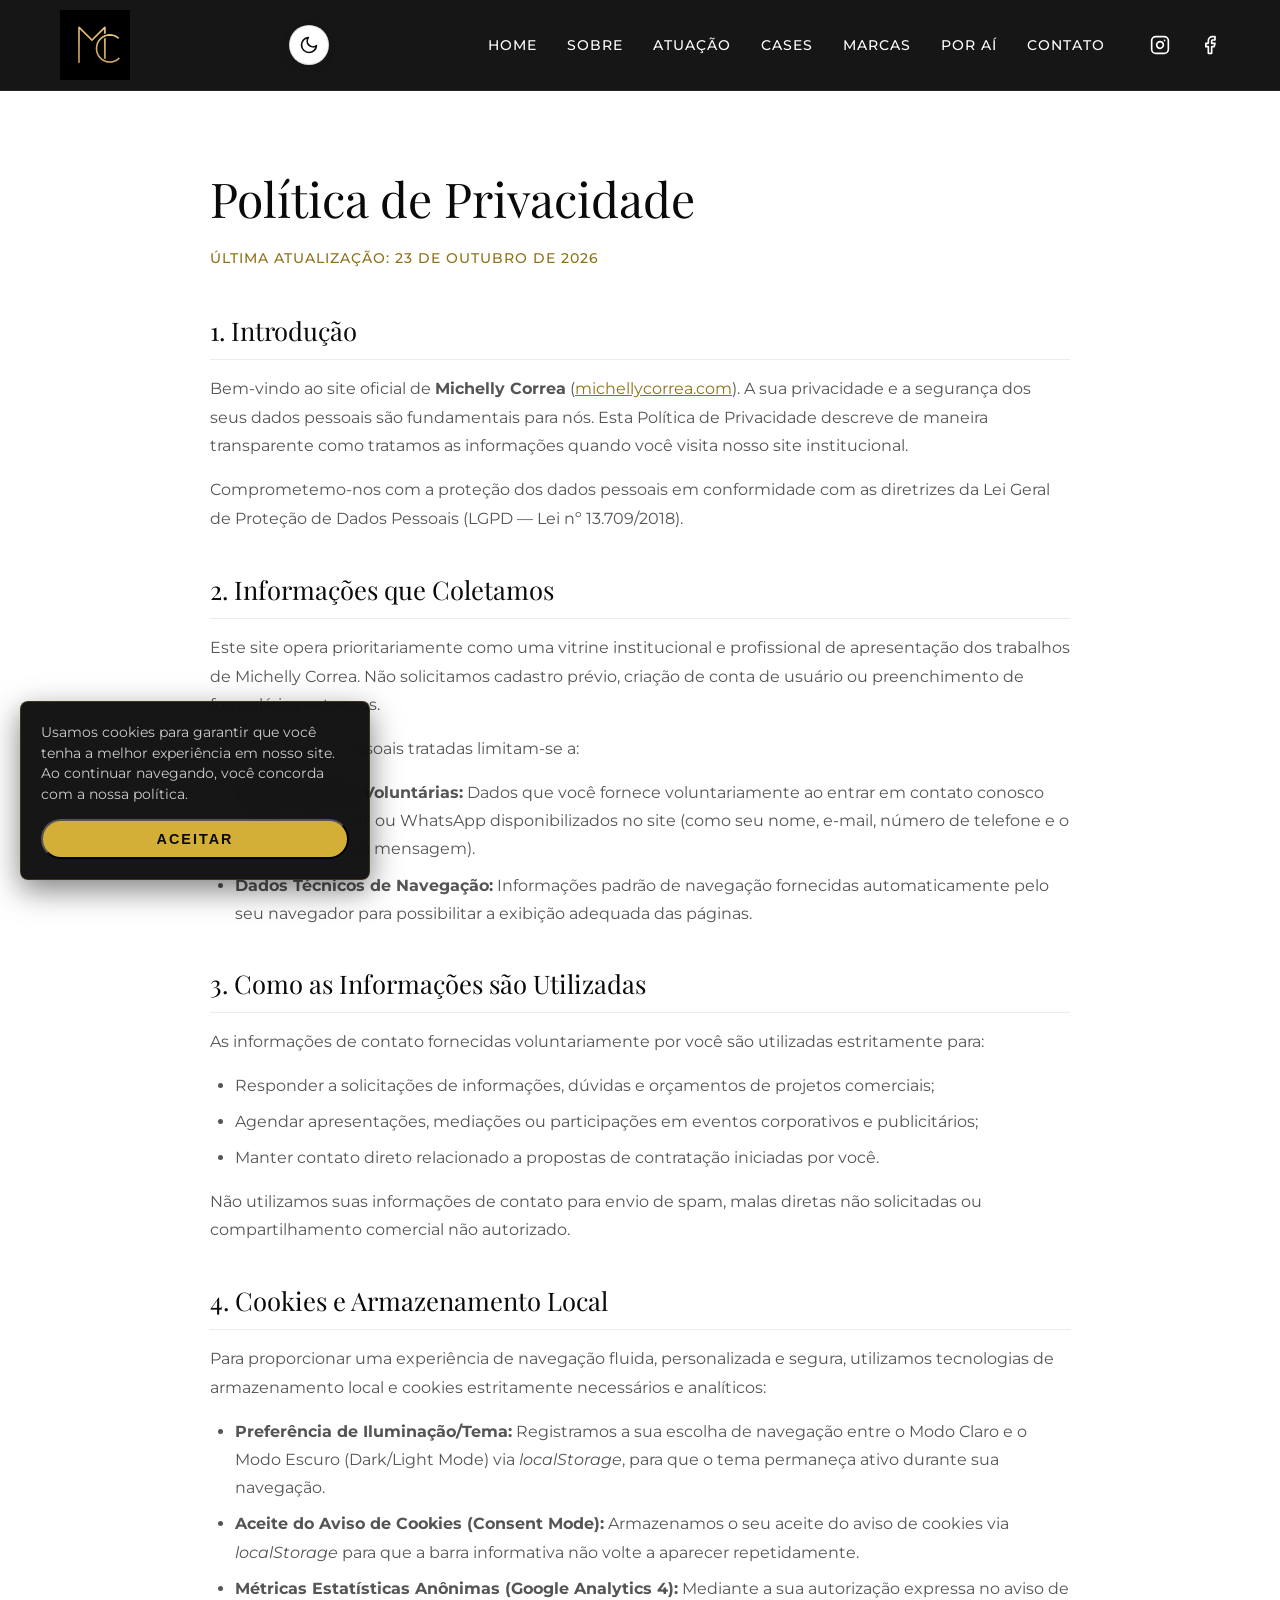
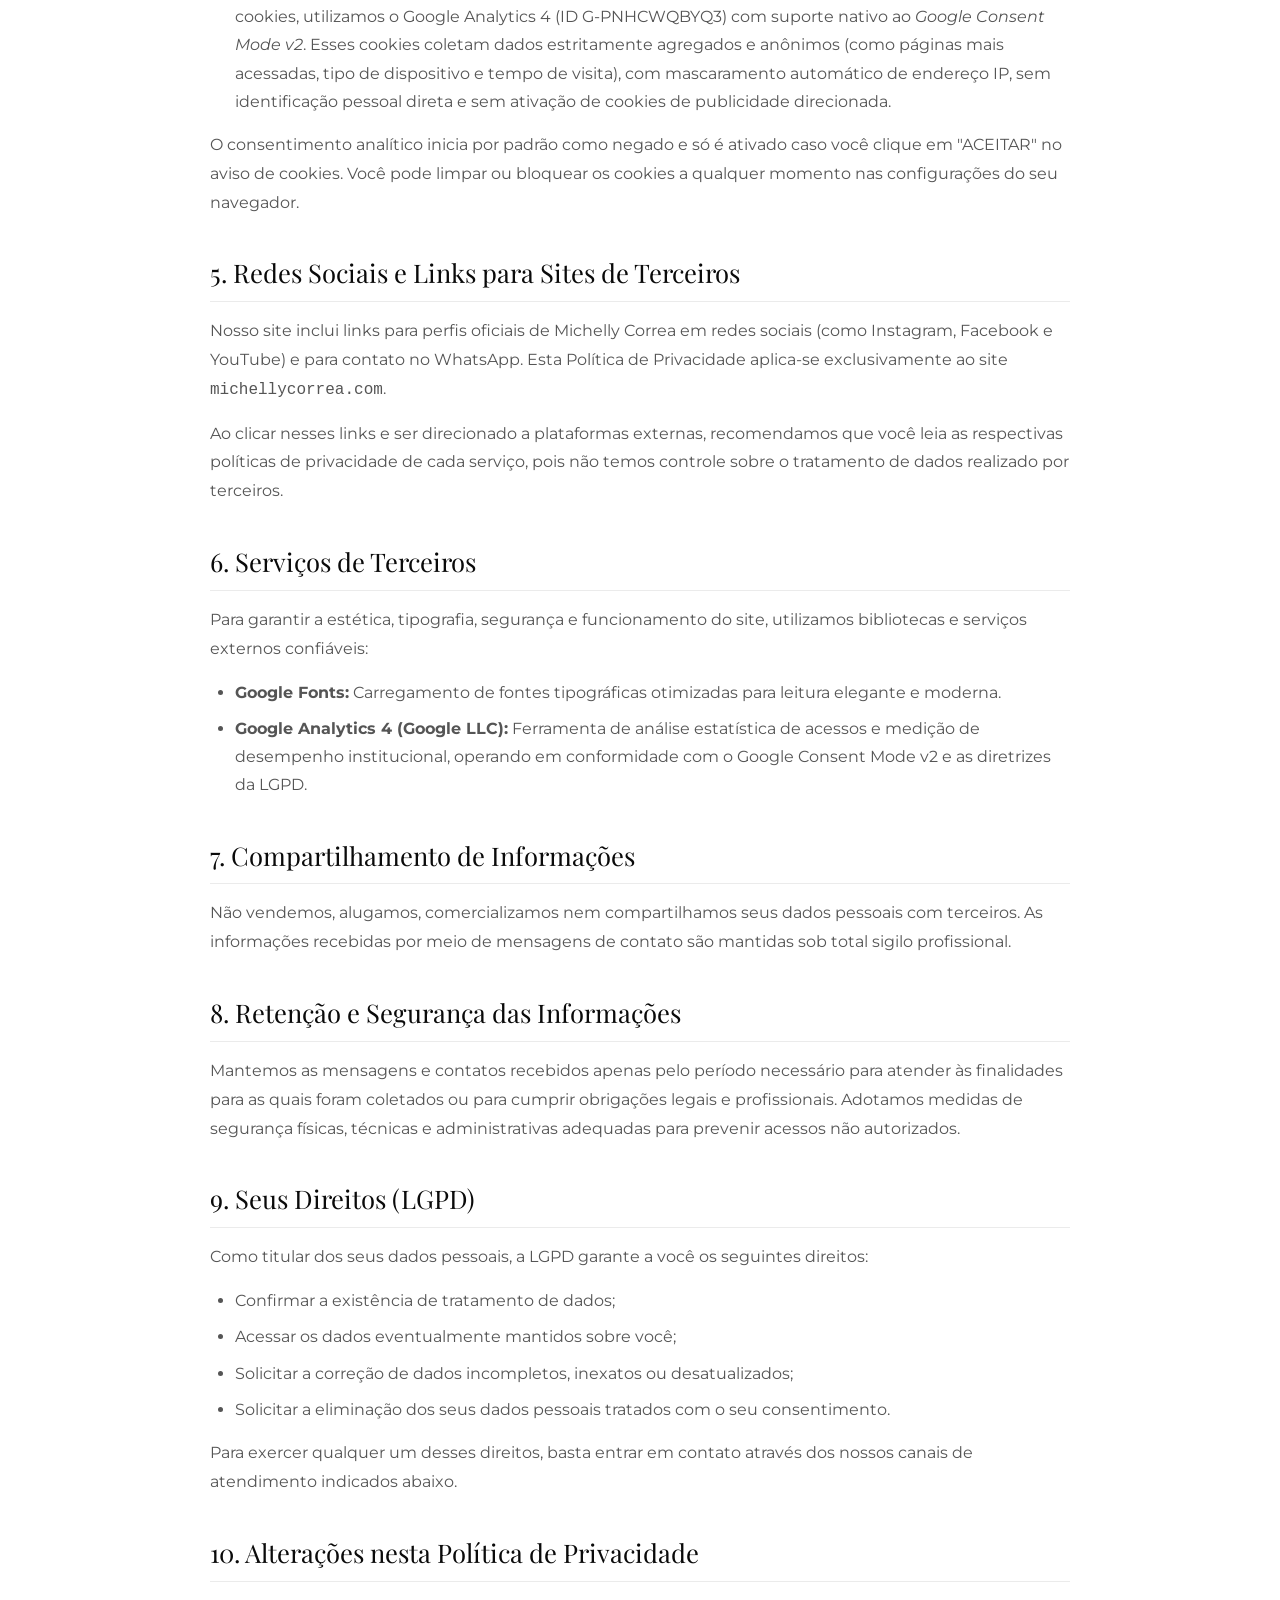
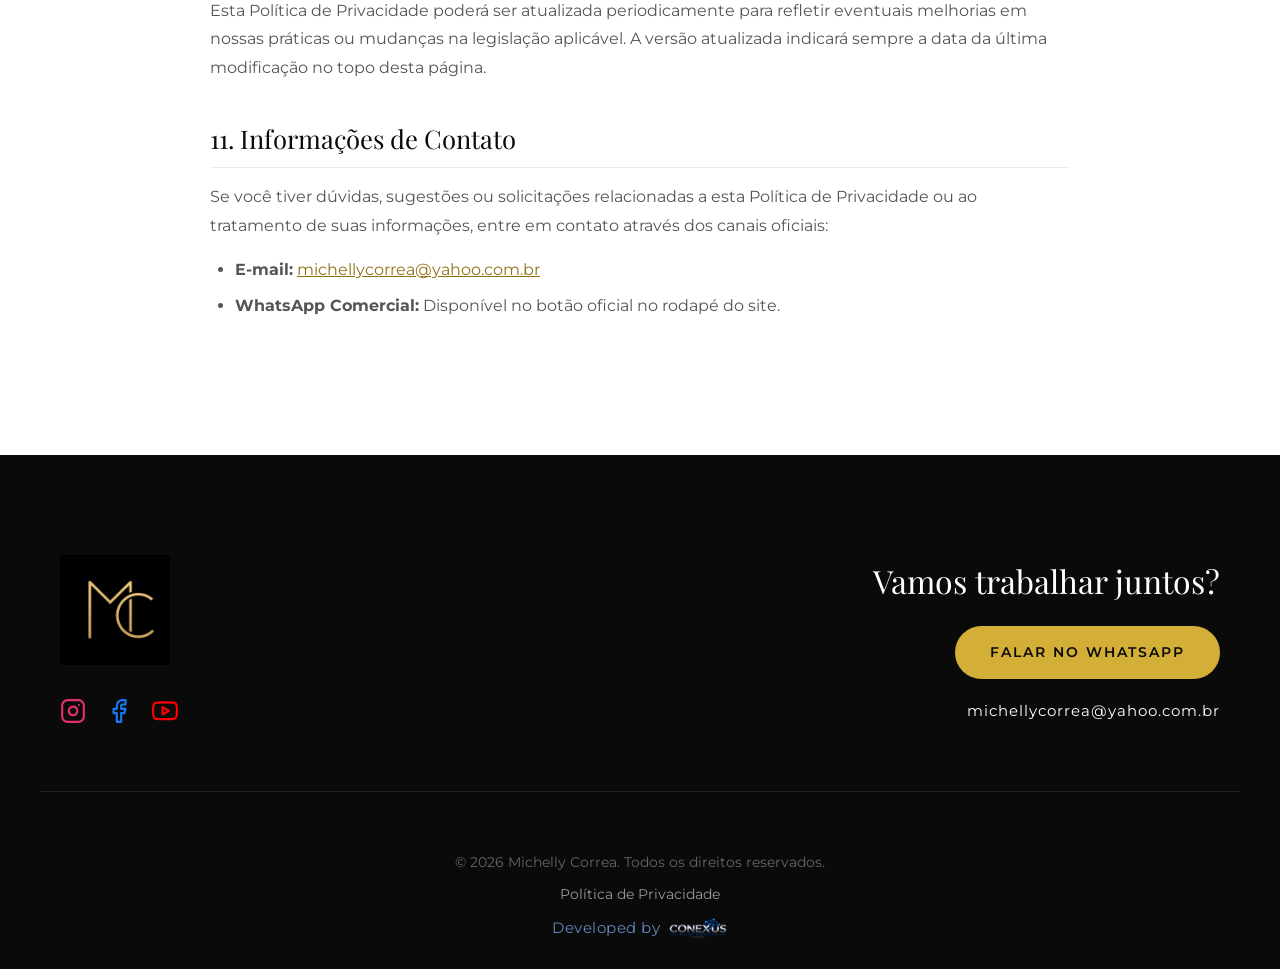
==== commit 7cf8e9c5: "feat: instalacao oficial do Google Analytics 4 (G-PNHCWQBYQ3), Consent Mode v2 e rastreamento de con" ====
--- a/politica-de-privacidade/index.html
+++ b/politica-de-privacidade/index.html
@@ -9,6 +9,38 @@
     
     <title>Política de Privacidade | Michelly Correa</title>
     
+    <!-- Google Consent Mode v2 (Inicialização antecipada obrigatória) -->
+    <script>
+        window.dataLayer = window.dataLayer || [];
+        function gtag(){dataLayer.push(arguments);}
+
+        (function() {
+            var consentState = 'denied';
+            try {
+                if (localStorage.getItem('cookiesAccepted') === 'true') {
+                    consentState = 'granted';
+                }
+            } catch (e) {}
+
+            gtag('consent', 'default', {
+                'analytics_storage': consentState,
+                'ad_storage': 'denied',
+                'ad_user_data': 'denied',
+                'ad_personalization': 'denied',
+                'wait_for_update': 500
+            });
+        })();
+    </script>
+
+    <!-- Google Analytics 4 (gtag.js) -->
+    <script async src="https://www.googletagmanager.com/gtag/js?id=G-PNHCWQBYQ3"></script>
+    <script>
+        gtag('js', new Date());
+        gtag('config', 'G-PNHCWQBYQ3', {
+            'send_page_view': true
+        });
+    </script>
+
     <!-- Favicons -->
     <link rel="icon" type="image/x-icon" href="../favicon.ico">
     <link rel="icon" type="image/png" sizes="32x32" href="../favicon-32x32.png">
@@ -94,112 +126,17 @@
         .cookie-content button { width: 100%; }
     </style>
 
-    <!-- Anti-Flash Early Theme Detection Script -->
-        <script>
-        // Cookie Logic (LGPD)
-        const cookieBanner = document.getElementById('cookie-banner');
-        const acceptCookiesBtn = document.getElementById('accept-cookies');
-
-        if (cookieBanner && !localStorage.getItem('cookiesAccepted')) {
-            setTimeout(() => {
-                cookieBanner.classList.add('show');
-            }, 1000);
-        }
-
-        if (acceptCookiesBtn) {
-            acceptCookiesBtn.addEventListener('click', () => {
-                localStorage.setItem('cookiesAccepted', 'true');
-                if (cookieBanner) cookieBanner.classList.remove('show');
-            });
-        }
-
-        // Lightbox Logic com acessibilidade por teclado (ESC)
-        const lightbox = document.getElementById("gallery-lightbox");
-        const lightboxImg = document.getElementById("lightbox-img");
-        const galleryItems = document.querySelectorAll(".gallery-item");
-
-        galleryItems.forEach(item => {
-            item.style.cursor = "pointer";
-            item.setAttribute("tabindex", "0");
-            item.setAttribute("role", "button");
-            item.setAttribute("aria-label", "Ampliar foto da galeria");
-            
-            function openPhoto() {
-                if (lightbox && lightboxImg) {
-                    lightbox.style.display = "flex";
-                    // Se estiver em picture, pega o source ou o src do img
-                    lightboxImg.src = item.currentSrc || item.src;
-                    const closeBtn = document.getElementById("lightbox-close");
-                    if (closeBtn) closeBtn.focus();
-                }
+        <!-- Anti-Flash Early Theme Detection Script -->
+    <script>
+        (function() {
+            try {
+                var savedTheme = localStorage.getItem('theme');
+                var theme = savedTheme ? savedTheme : (window.matchMedia('(prefers-color-scheme: dark)').matches ? 'dark' : 'light');
+                document.documentElement.setAttribute('data-theme', theme);
+            } catch(e) {
+                document.documentElement.setAttribute('data-theme', 'light');
             }
-            
-            item.addEventListener("click", openPhoto);
-            item.addEventListener("keydown", function(e) {
-                if (e.key === "Enter" || e.key === " ") {
-                    e.preventDefault();
-                    openPhoto();
-                }
-            });
-        });
-
-        function closeLightbox() {
-            if (lightbox) lightbox.style.display = "none";
-        }
-
-        // Fechar lightbox via tecla ESC
-        document.addEventListener("keydown", function(e) {
-            if (e.key === "Escape" && lightbox && lightbox.style.display === "flex") {
-                closeLightbox();
-            }
-        });
-
-        // Mobile Menu Logic com aria-expanded
-        const hamburger = document.getElementById('hamburger-menu');
-        const navMenuObj = document.getElementById('nav-menu');
-        const navLinks = document.querySelectorAll('.nav-menu a');
-
-        if (hamburger && navMenuObj) {
-            hamburger.addEventListener('click', () => {
-                const isActive = hamburger.classList.toggle('active');
-                navMenuObj.classList.toggle('active');
-                hamburger.setAttribute('aria-expanded', isActive ? 'true' : 'false');
-            });
-
-            navLinks.forEach(link => {
-                link.addEventListener('click', () => {
-                    hamburger.classList.remove('active');
-                    navMenuObj.classList.remove('active');
-                    hamburger.setAttribute('aria-expanded', 'false');
-                });
-            });
-        }
-
-        // Dark / Light Theme Toggle Logic — one button, one SVG at a time
-        const themeToggleBtn = document.getElementById('theme-toggle');
-        const themeIcon = document.getElementById('theme-icon');
-
-        const moonSvg = '<path d="M21 12.79A9 9 0 1 1 11.21 3 7 7 0 0 0 21 12.79z" fill="none" stroke="currentColor" stroke-width="2" stroke-linecap="round" stroke-linejoin="round"></path>';
-        const sunSvg = '<circle cx="12" cy="12" r="4" fill="none" stroke="currentColor" stroke-width="2"></circle><path d="M12 2v2M12 20v2M4.93 4.93l1.41 1.41M17.66 17.66l1.41 1.41M2 12h2M20 12h2M4.93 19.07l1.41-1.41M17.66 6.34l1.41-1.41" fill="none" stroke="currentColor" stroke-width="2" stroke-linecap="round"></path>';
-
-        function syncThemeButton() {
-            if (!themeToggleBtn || !themeIcon) return;
-            const isDark = document.documentElement.getAttribute('data-theme') === 'dark';
-            themeIcon.innerHTML = isDark ? sunSvg : moonSvg;
-            themeToggleBtn.setAttribute('aria-label', isDark ? 'Ativar modo claro' : 'Ativar modo escuro');
-        }
-
-        syncThemeButton();
-
-        if (themeToggleBtn) {
-            themeToggleBtn.addEventListener('click', function () {
-                const isDark = document.documentElement.getAttribute('data-theme') === 'dark';
-                const nextTheme = isDark ? 'light' : 'dark';
-                document.documentElement.setAttribute('data-theme', nextTheme);
-                try { localStorage.setItem('theme', nextTheme); } catch (err) {}
-                syncThemeButton();
-            });
-        }
+        })();
     </script>
 </head>
 <body>
@@ -228,7 +165,7 @@
                     <span></span>
                 </button>
             </div>
-        <nav<nav class="nav-menu" id="nav-menu">
+        <nav class="nav-menu" id="nav-menu">
                 <ul>
                     <li><a href="/">HOME</a></li>
                     <li><a href="/#sobre">SOBRE</a></li>
@@ -256,7 +193,7 @@
     <main id="main-content" class="policy-section">
         <div class="container policy-content">
             <h1>Política de Privacidade</h1>
-            <p class="policy-last-updated">Última atualização: 27 de agosto de 2026</p>
+            <p class="policy-last-updated">Última atualização: 23 de outubro de 2026</p>
 
             <div class="policy-block">
                 <h2>1. Introdução</h2>
@@ -287,12 +224,13 @@
 
             <div class="policy-block">
                 <h2>4. Cookies e Armazenamento Local</h2>
-                <p>Para proporcionar uma experiência de navegação fluida, personalizada e agradável, utilizamos apenas recursos de armazenamento local (<em>localStorage</em>) em seu próprio navegador para guardar preferências essenciais da interface:</p>
-                <ul>
-                    <li><strong>Preferência de Iluminação/Tema:</strong> Registramos a sua escolha de navegação entre o Modo Claro e o Modo Escuro (Dark/Light Mode), para que o tema permaneça ativo durante sua navegação.</li>
-                    <li><strong>Aceite do Aviso de Cookies:</strong> Armazenamos o seu aceite do aviso de cookies para que a barra informativa não volte a aparecer repetidamente a cada página visitada.</li>
-                </ul>
-                <p>Você pode limpar o histórico e os dados armazenados em seu navegador a qualquer momento nas configurações do seu programa de navegação.</p>
+                <p>Para proporcionar uma experiência de navegação fluida, personalizada e segura, utilizamos tecnologias de armazenamento local e cookies estritamente necessários e analíticos:</p>
+                <ul>
+                    <li><strong>Preferência de Iluminação/Tema:</strong> Registramos a sua escolha de navegação entre o Modo Claro e o Modo Escuro (Dark/Light Mode) via <em>localStorage</em>, para que o tema permaneça ativo durante sua navegação.</li>
+                    <li><strong>Aceite do Aviso de Cookies (Consent Mode):</strong> Armazenamos o seu aceite do aviso de cookies via <em>localStorage</em> para que a barra informativa não volte a aparecer repetidamente.</li>
+                    <li><strong>Métricas Estatísticas Anônimas (Google Analytics 4):</strong> Mediante a sua autorização expressa no aviso de cookies, utilizamos o Google Analytics 4 (ID G-PNHCWQBYQ3) com suporte nativo ao <em>Google Consent Mode v2</em>. Esses cookies coletam dados estritamente agregados e anônimos (como páginas mais acessadas, tipo de dispositivo e tempo de visita), com mascaramento automático de endereço IP, sem identificação pessoal direta e sem ativação de cookies de publicidade direcionada.</li>
+                </ul>
+                <p>O consentimento analítico inicia por padrão como negado e só é ativado caso você clique em "ACEITAR" no aviso de cookies. Você pode limpar ou bloquear os cookies a qualquer momento nas configurações do seu navegador.</p>
             </div>
 
             <div class="policy-block">
@@ -303,9 +241,10 @@
 
             <div class="policy-block">
                 <h2>6. Serviços de Terceiros</h2>
-                <p>Para garantir a estética, tipografia e funcionamento do site, utilizamos bibliotecas e recursos externos confiáveis:</p>
+                <p>Para garantir a estética, tipografia, segurança e funcionamento do site, utilizamos bibliotecas e serviços externos confiáveis:</p>
                 <ul>
                     <li><strong>Google Fonts:</strong> Carregamento de fontes tipográficas otimizadas para leitura elegante e moderna.</li>
+                    <li><strong>Google Analytics 4 (Google LLC):</strong> Ferramenta de análise estatística de acessos e medição de desempenho institucional, operando em conformidade com o Google Consent Mode v2 e as diretrizes da LGPD.</li>
                 </ul>
             </div>
 
@@ -391,37 +330,249 @@
         </div>
     </div>
 
-
-
     <script>
-        // Mobile Menu Logic
+        // Cookie Logic (LGPD) com integração Google Consent Mode v2
+        const cookieBanner = document.getElementById('cookie-banner');
+        const acceptCookiesBtn = document.getElementById('accept-cookies');
+
+        if (cookieBanner && !localStorage.getItem('cookiesAccepted')) {
+            setTimeout(() => {
+                cookieBanner.classList.add('show');
+            }, 1000);
+        }
+
+        if (acceptCookiesBtn) {
+            acceptCookiesBtn.addEventListener('click', () => {
+                try {
+                    localStorage.setItem('cookiesAccepted', 'true');
+                } catch (e) {}
+                
+                // Atualiza o consentimento no GA4 exclusivamente para analytics_storage
+                if (typeof gtag === 'function') {
+                    gtag('consent', 'update', {
+                        'analytics_storage': 'granted'
+                    });
+                }
+                
+                if (cookieBanner) cookieBanner.classList.remove('show');
+            });
+        }
+
+        // ---------------------------------------------------------------------
+        // Google Analytics 4: Rastreamento Seguro de Conversões e Interações
+        // ---------------------------------------------------------------------
+        function sendAnalyticsEvent(eventName, eventParams) {
+            if (typeof gtag === 'function') {
+                gtag('event', eventName, eventParams);
+            }
+        }
+
+        // 1. Evento whatsapp_click (Todos os botões/links para WhatsApp)
+        // A. WhatsApp Flutuante
+        const waFloatBtn = document.querySelector('.whatsapp-float');
+        if (waFloatBtn) {
+            waFloatBtn.addEventListener('click', function() {
+                sendAnalyticsEvent('whatsapp_click', {
+                    'placement': 'floating_button',
+                    'page_path': window.location.pathname,
+                    'page_language': 'pt-BR'
+                });
+            });
+        }
+
+        // B. WhatsApp nos Cards de Serviços (com identificação do serviço)
+        const serviceCards = document.querySelectorAll('.service-card');
+        serviceCards.forEach(card => {
+            const titleElem = card.querySelector('.service-title');
+            const serviceName = titleElem ? titleElem.textContent.trim() : 'Serviço';
+            const serviceLink = card.querySelector('.service-link');
+
+            if (serviceLink) {
+                serviceLink.addEventListener('click', function(e) {
+                    // Evita propagação para o card para não duplicar eventos
+                    e.stopPropagation();
+                    sendAnalyticsEvent('whatsapp_click', {
+                        'placement': 'service_card',
+                        'service_name': serviceName,
+                        'page_path': window.location.pathname,
+                        'page_language': 'pt-BR'
+                    });
+                });
+            }
+
+            // Clique na área do card de atuação profissional (service_click)
+            card.addEventListener('click', function(e) {
+                if (e.target.closest('.service-link')) return;
+                sendAnalyticsEvent('service_click', {
+                    'service_name': serviceName,
+                    'page_path': window.location.pathname,
+                    'page_language': 'pt-BR'
+                });
+            });
+        });
+
+        // C. WhatsApp no Rodapé
+        const footerWaBtn = document.querySelector('.footer-contact .btn-primary');
+        if (footerWaBtn) {
+            footerWaBtn.addEventListener('click', function() {
+                sendAnalyticsEvent('whatsapp_click', {
+                    'placement': 'footer',
+                    'page_path': window.location.pathname,
+                    'page_language': 'pt-BR'
+                });
+            });
+        }
+
+        // 2. Evento email_click (Cliques em links mailto:)
+        document.querySelectorAll('a[href^="mailto:"]').forEach(link => {
+            link.addEventListener('click', function() {
+                const placement = this.closest('.footer') ? 'footer' : 'content';
+                sendAnalyticsEvent('email_click', {
+                    'placement': placement,
+                    'page_path': window.location.pathname,
+                    'page_language': 'pt-BR'
+                });
+            });
+        });
+
+        // 3. Evento phone_click (Cliques em links tel:, se existirem)
+        document.querySelectorAll('a[href^="tel:"]').forEach(link => {
+            link.addEventListener('click', function() {
+                const placement = this.closest('.footer') ? 'footer' : 'content';
+                sendAnalyticsEvent('phone_click', {
+                    'placement': placement,
+                    'page_path': window.location.pathname,
+                    'page_language': 'pt-BR'
+                });
+            });
+        });
+
+        // 4. Evento cta_click (Botões comerciais relevantes - sem duplicar com WhatsApp)
+        // Vídeo Globoplay
+        const videoLink = document.querySelector('.video-link');
+        const videoBtn = document.querySelector('.video-section .service-link');
+        [videoLink, videoBtn].forEach(el => {
+            if (el) {
+                el.addEventListener('click', function() {
+                    sendAnalyticsEvent('cta_click', {
+                        'button_text': 'Assistir no Globoplay',
+                        'placement': 'video_section',
+                        'page_path': window.location.pathname,
+                        'page_language': 'pt-BR'
+                    });
+                });
+            }
+        });
+
+        // CTA na página 404
+        const errorBtn = document.querySelector('.error-content .btn-primary');
+        if (errorBtn) {
+            errorBtn.addEventListener('click', function() {
+                sendAnalyticsEvent('cta_click', {
+                    'button_text': 'Voltar ao Início',
+                    'placement': 'error_404',
+                    'page_path': window.location.pathname,
+                    'page_language': 'pt-BR'
+                });
+            });
+        }
+
+        // 5. Evento form_submit (somente se houver formulário funcional e válido)
+        document.querySelectorAll('form').forEach(form => {
+            form.addEventListener('submit', function(e) {
+                sendAnalyticsEvent('form_submit', {
+                    'button_id': this.id || 'contact_form',
+                    'placement': 'form_section',
+                    'page_path': window.location.pathname,
+                    'page_language': 'pt-BR'
+                });
+            });
+        });
+
+        // Lightbox Logic com acessibilidade por teclado (ESC e Enter)
+        const lightbox = document.getElementById("gallery-lightbox");
+        const lightboxImg = document.getElementById("lightbox-img");
+        const galleryItems = document.querySelectorAll(".gallery-item");
+
+        galleryItems.forEach(item => {
+            item.style.cursor = "pointer";
+            item.setAttribute("tabindex", "0");
+            item.setAttribute("role", "button");
+            item.setAttribute("aria-label", "Ampliar foto da galeria");
+            
+            function openPhoto() {
+                if (lightbox && lightboxImg) {
+                    lightbox.style.display = "flex";
+                    lightboxImg.src = item.currentSrc || item.src;
+                    const closeBtn = document.getElementById("lightbox-close");
+                    if (closeBtn) closeBtn.focus();
+                }
+            }
+            
+            item.addEventListener("click", openPhoto);
+            item.addEventListener("keydown", function(e) {
+                if (e.key === "Enter" || e.key === " ") {
+                    e.preventDefault();
+                    openPhoto();
+                }
+            });
+        });
+
+        function closeLightbox() {
+            if (lightbox) lightbox.style.display = "none";
+        }
+
+        // Fechar lightbox via tecla ESC
+        document.addEventListener("keydown", function(e) {
+            if (e.key === "Escape" && lightbox && lightbox.style.display === "flex") {
+                closeLightbox();
+            }
+        });
+
+        // Mobile Menu Logic com aria-expanded
         const hamburger = document.getElementById('hamburger-menu');
         const navMenuObj = document.getElementById('nav-menu');
         const navLinks = document.querySelectorAll('.nav-menu a');
 
-        hamburger.addEventListener('click', () => {
-            hamburger.classList.toggle('active');
-            navMenuObj.classList.toggle('active');
-        });
-
-        navLinks.forEach(link => {
-            link.addEventListener('click', () => {
-                hamburger.classList.remove('active');
-                navMenuObj.classList.remove('active');
-            });
-        });
-
-        // Dark / Light Theme Toggle Logic
+        if (hamburger && navMenuObj) {
+            hamburger.addEventListener('click', () => {
+                const isActive = hamburger.classList.toggle('active');
+                navMenuObj.classList.toggle('active');
+                hamburger.setAttribute('aria-expanded', isActive ? 'true' : 'false');
+            });
+
+            navLinks.forEach(link => {
+                link.addEventListener('click', () => {
+                    hamburger.classList.remove('active');
+                    navMenuObj.classList.remove('active');
+                    hamburger.setAttribute('aria-expanded', 'false');
+                });
+            });
+        }
+
+        // Dark / Light Theme Toggle Logic — one button, one SVG at a time
         const themeToggleBtn = document.getElementById('theme-toggle');
+        const themeIcon = document.getElementById('theme-icon');
+
+        const moonSvg = '<path d="M21 12.79A9 9 0 1 1 11.21 3 7 7 0 0 0 21 12.79z" fill="none" stroke="currentColor" stroke-width="2" stroke-linecap="round" stroke-linejoin="round"></path>';
+        const sunSvg = '<circle cx="12" cy="12" r="4" fill="none" stroke="currentColor" stroke-width="2"></circle><path d="M12 2v2M12 20v2M4.93 4.93l1.41 1.41M17.66 17.66l1.41 1.41M2 12h2M20 12h2M4.93 19.07l1.41-1.41M17.66 6.34l1.41-1.41" fill="none" stroke="currentColor" stroke-width="2" stroke-linecap="round"></path>';
+
+        function syncThemeButton() {
+            if (!themeToggleBtn || !themeIcon) return;
+            const isDark = document.documentElement.getAttribute('data-theme') === 'dark';
+            themeIcon.innerHTML = isDark ? sunSvg : moonSvg;
+            themeToggleBtn.setAttribute('aria-label', isDark ? 'Ativar modo claro' : 'Ativar modo escuro');
+        }
+
+        syncThemeButton();
+
         if (themeToggleBtn) {
-            themeToggleBtn.addEventListener('click', function(e) {
-                e.preventDefault();
+            themeToggleBtn.addEventListener('click', function () {
                 const isDark = document.documentElement.getAttribute('data-theme') === 'dark';
                 const nextTheme = isDark ? 'light' : 'dark';
                 document.documentElement.setAttribute('data-theme', nextTheme);
-                try {
-                    localStorage.setItem('theme', nextTheme);
-                } catch (err) {}
+                try { localStorage.setItem('theme', nextTheme); } catch (err) {}
+                syncThemeButton();
             });
         }
     </script>
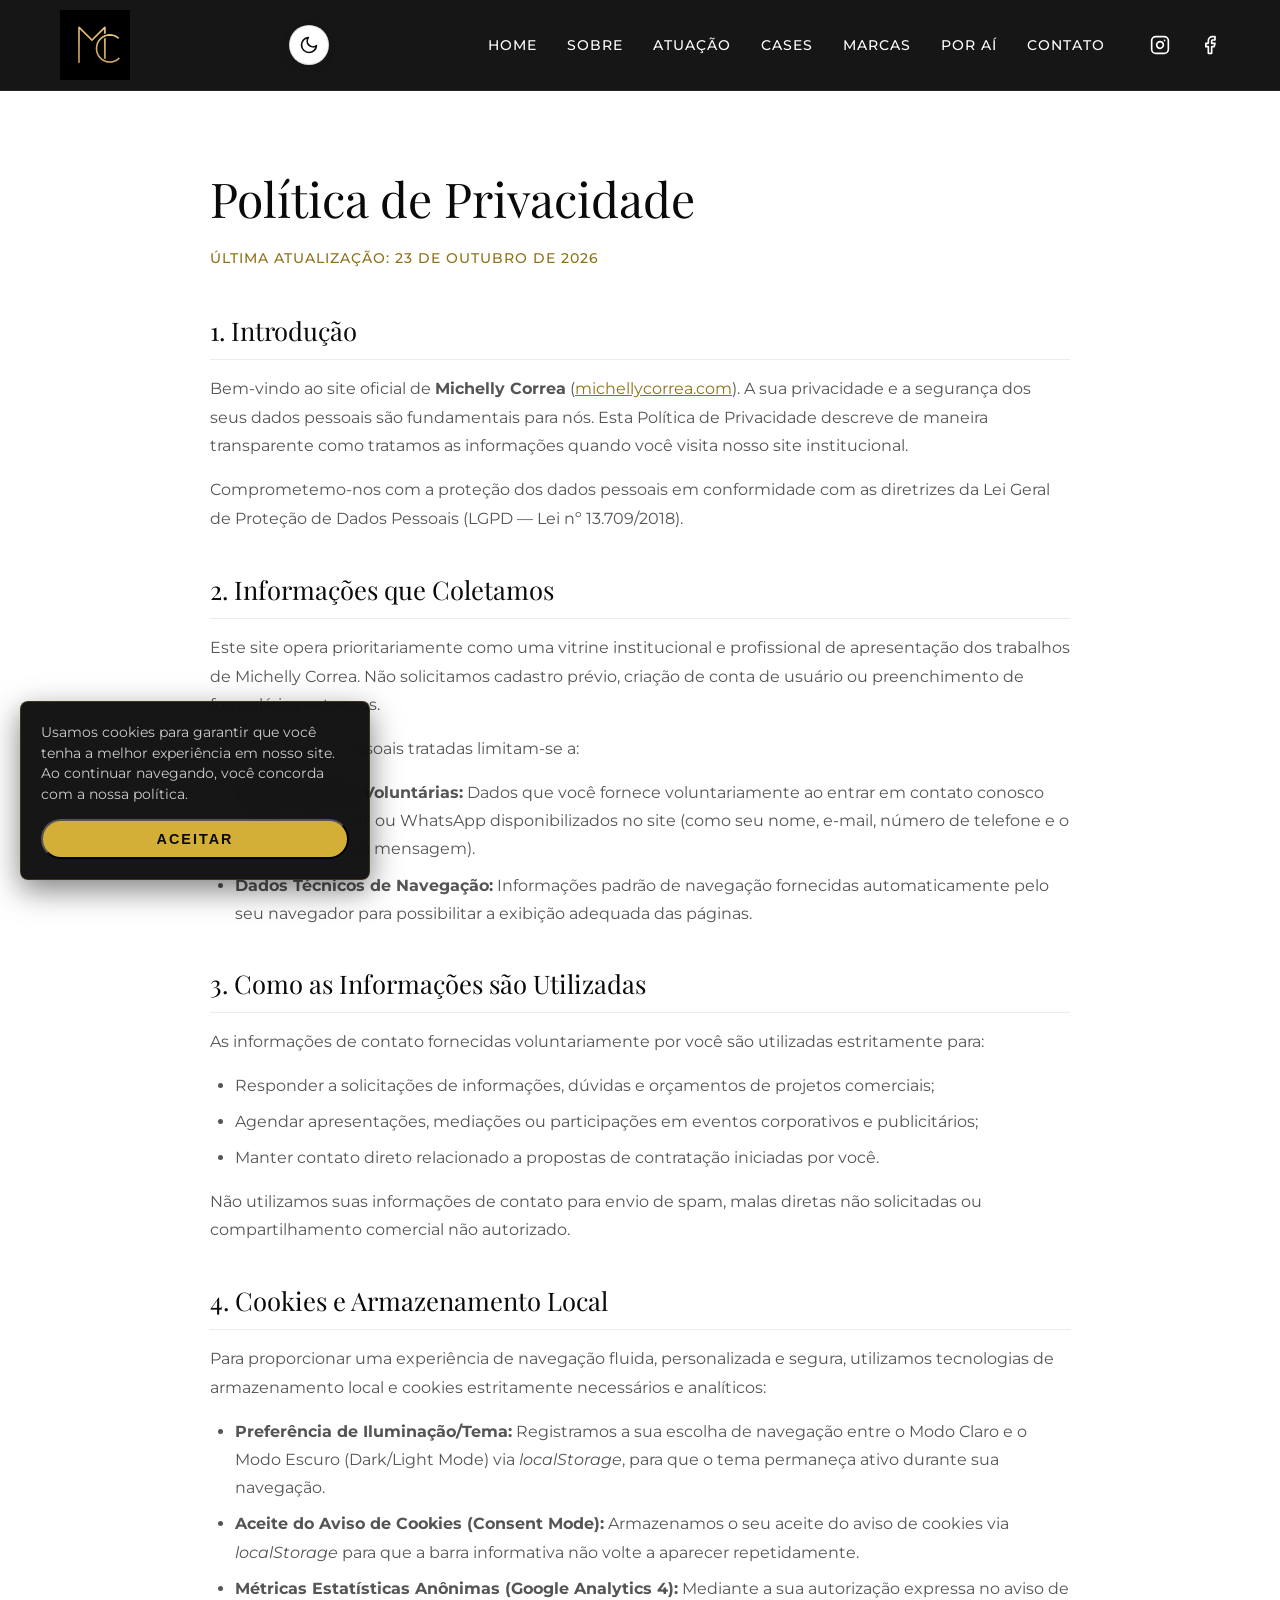
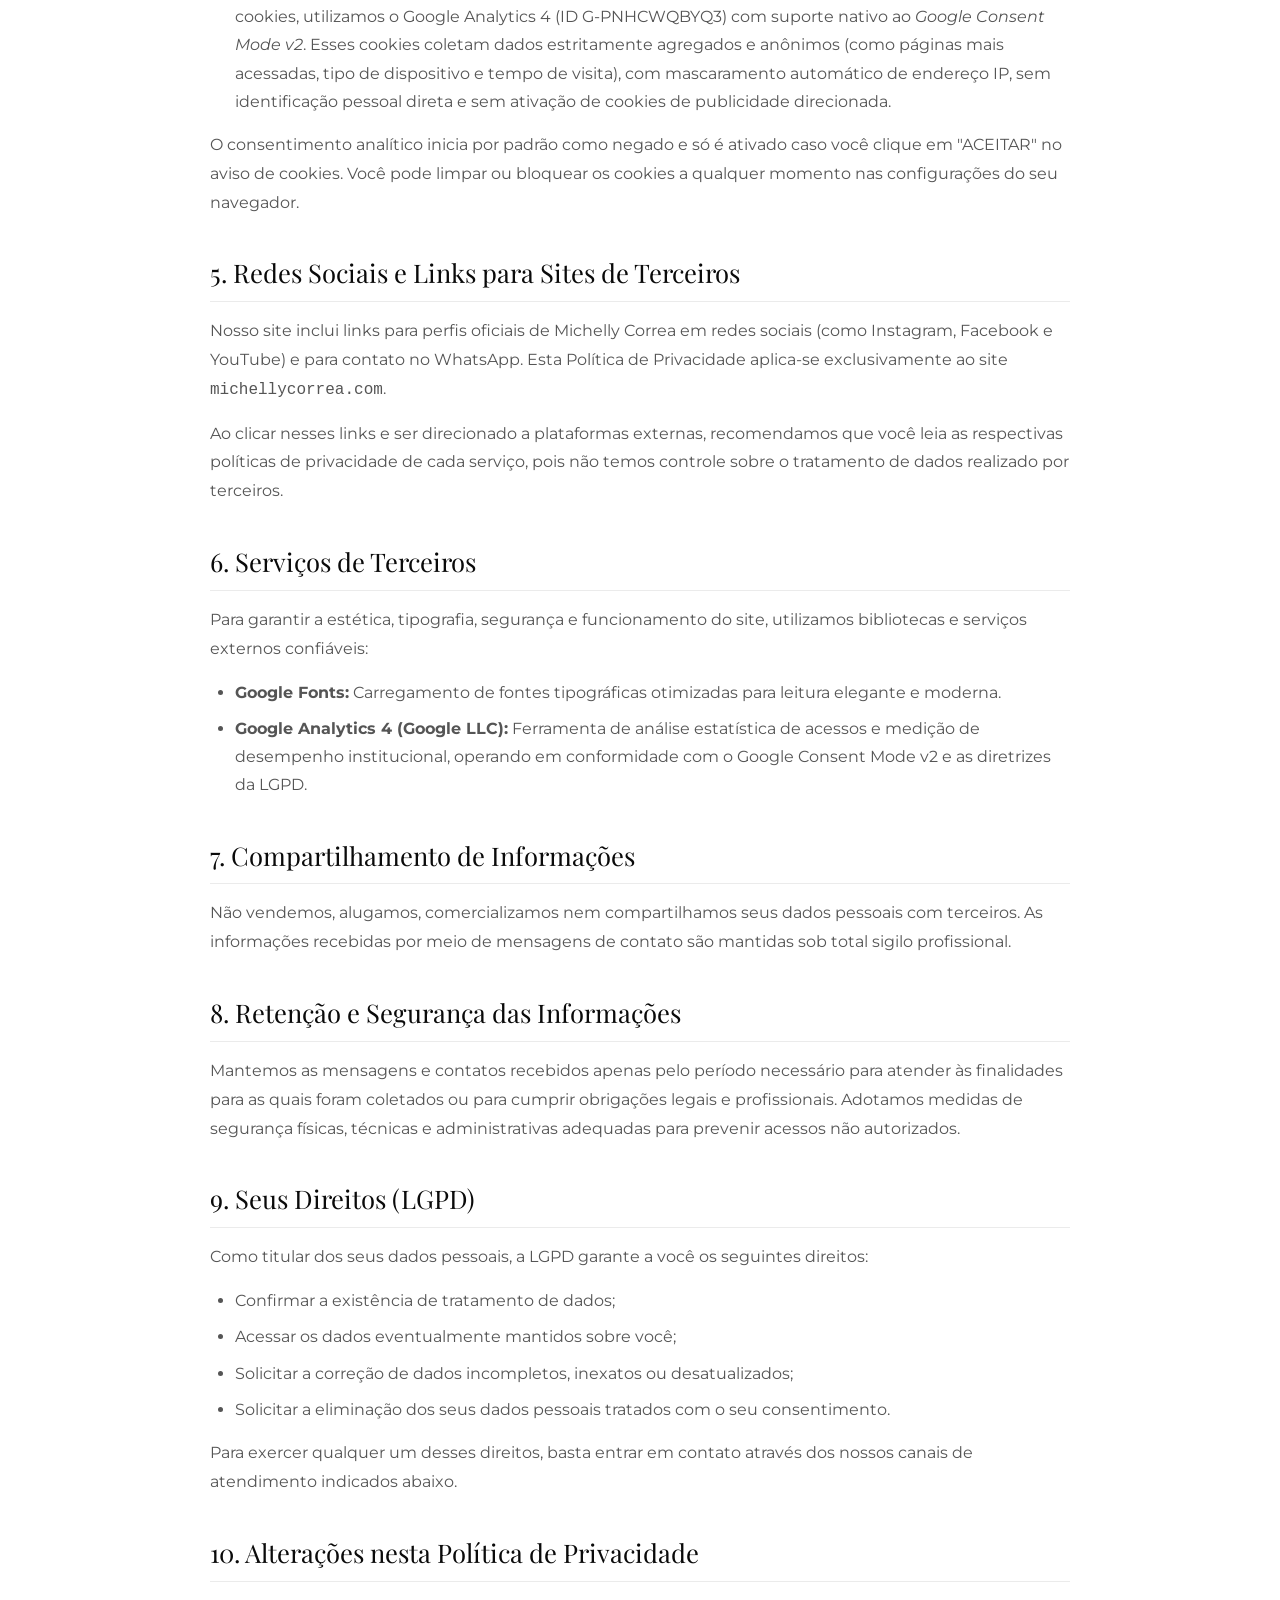
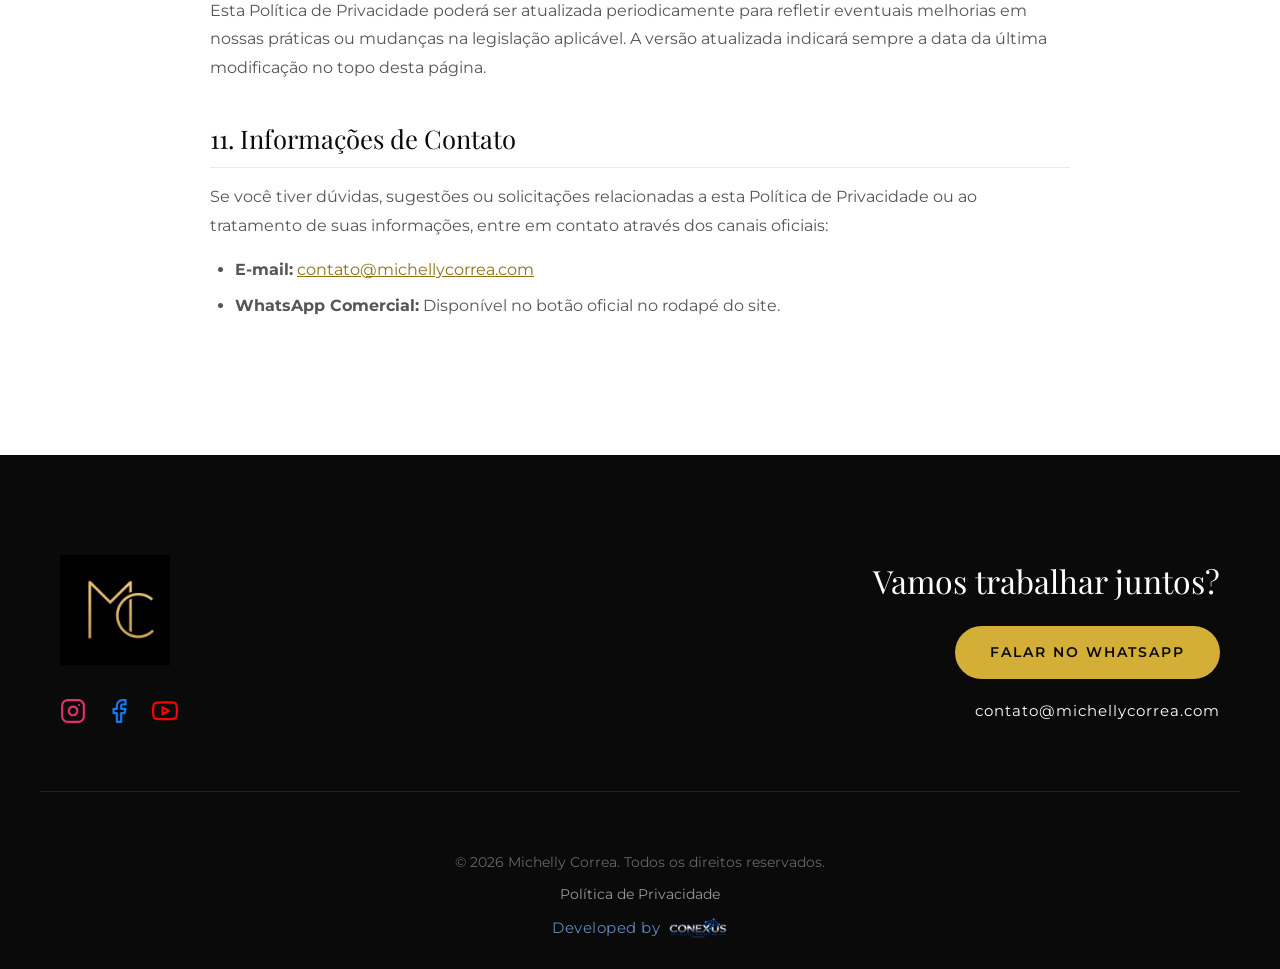
==== commit 6e24ffcd: "fix: atualizar e-mail de contato para contato@michellycorrea.com" ====
--- a/politica-de-privacidade/index.html
+++ b/politica-de-privacidade/index.html
@@ -279,7 +279,7 @@
                 <h2>11. Informações de Contato</h2>
                 <p>Se você tiver dúvidas, sugestões ou solicitações relacionadas a esta Política de Privacidade ou ao tratamento de suas informações, entre em contato através dos canais oficiais:</p>
                 <ul>
-                    <li><strong>E-mail:</strong> <a href="mailto:michellycorrea@yahoo.com.br">michellycorrea@yahoo.com.br</a></li>
+                    <li><strong>E-mail:</strong> <a href="mailto:contato@michellycorrea.com">contato@michellycorrea.com</a></li>
                     <li><strong>WhatsApp Comercial:</strong> Disponível no botão oficial no rodapé do site.</li>
                 </ul>
             </div>
@@ -309,7 +309,7 @@
             <div class="footer-contact">
                 <h3>Vamos trabalhar juntos?</h3>
                 <a href="https://wa.me/554199715871?text=Ol%C3%A1%2C%20Michelly!%20Tudo%20bem%3F%20%F0%9F%98%8A%0AVim%20pelo%20seu%20site%20e%20gostaria%20de%20falar%20com%20voc%C3%AA%20sobre%20uma%20poss%C3%ADvel%20contrata%C3%A7%C3%A3o.%20Podemos%20conversar%3F" class="btn-primary" target="_blank" rel="noopener noreferrer">FALAR NO WHATSAPP</a>
-                <a href="mailto:michellycorrea@yahoo.com.br?subject=Contato%20pelo%20Site&body=Ol%C3%A1%2C%20Michelly!%20Tudo%20bem%3F%20%F0%9F%98%8A%0A%0AVim%20pelo%20seu%20site%20e%20gostaria%20de%20falar%20com%20voc%C3%AA%20sobre%20uma%20poss%C3%ADvel%20contrata%C3%A7%C3%A3o.%20Podemos%20conversar%3F" class="footer-email">michellycorrea@yahoo.com.br</a>
+                <a href="mailto:contato@michellycorrea.com?subject=Contato%20pelo%20Site&body=Ol%C3%A1%2C%20Michelly!%20Tudo%20bem%3F%20%F0%9F%98%8A%0A%0AVim%20pelo%20seu%20site%20e%20gostaria%20de%20falar%20com%20voc%C3%AA%20sobre%20uma%20poss%C3%ADvel%20contrata%C3%A7%C3%A3o.%20Podemos%20conversar%3F" class="footer-email">contato@michellycorrea.com</a>
             </div>
         </div>
         <div class="footer-bottom">
@@ -483,6 +483,32 @@
                 sendAnalyticsEvent('form_submit', {
                     'button_id': this.id || 'contact_form',
                     'placement': 'form_section',
+                    'page_path': window.location.pathname,
+                    'page_language': 'pt-BR'
+                });
+            });
+        });
+
+        // 6. Evento instagram_click (Todos os links para o Instagram)
+        document.querySelectorAll('a[href*="instagram.com"]').forEach(link => {
+            link.addEventListener('click', function() {
+                const placement = (this.closest('header') || this.closest('.nav-menu')) ? 'header' : (this.closest('footer') || this.closest('.footer')) ? 'footer' : 'content';
+                sendAnalyticsEvent('instagram_click', {
+                    'social_network': 'instagram',
+                    'placement': placement,
+                    'page_path': window.location.pathname,
+                    'page_language': 'pt-BR'
+                });
+            });
+        });
+
+        // 7. Evento facebook_click (Todos os links para o Facebook)
+        document.querySelectorAll('a[href*="facebook.com"]').forEach(link => {
+            link.addEventListener('click', function() {
+                const placement = (this.closest('header') || this.closest('.nav-menu')) ? 'header' : (this.closest('footer') || this.closest('.footer')) ? 'footer' : 'content';
+                sendAnalyticsEvent('facebook_click', {
+                    'social_network': 'facebook',
+                    'placement': placement,
                     'page_path': window.location.pathname,
                     'page_language': 'pt-BR'
                 });
